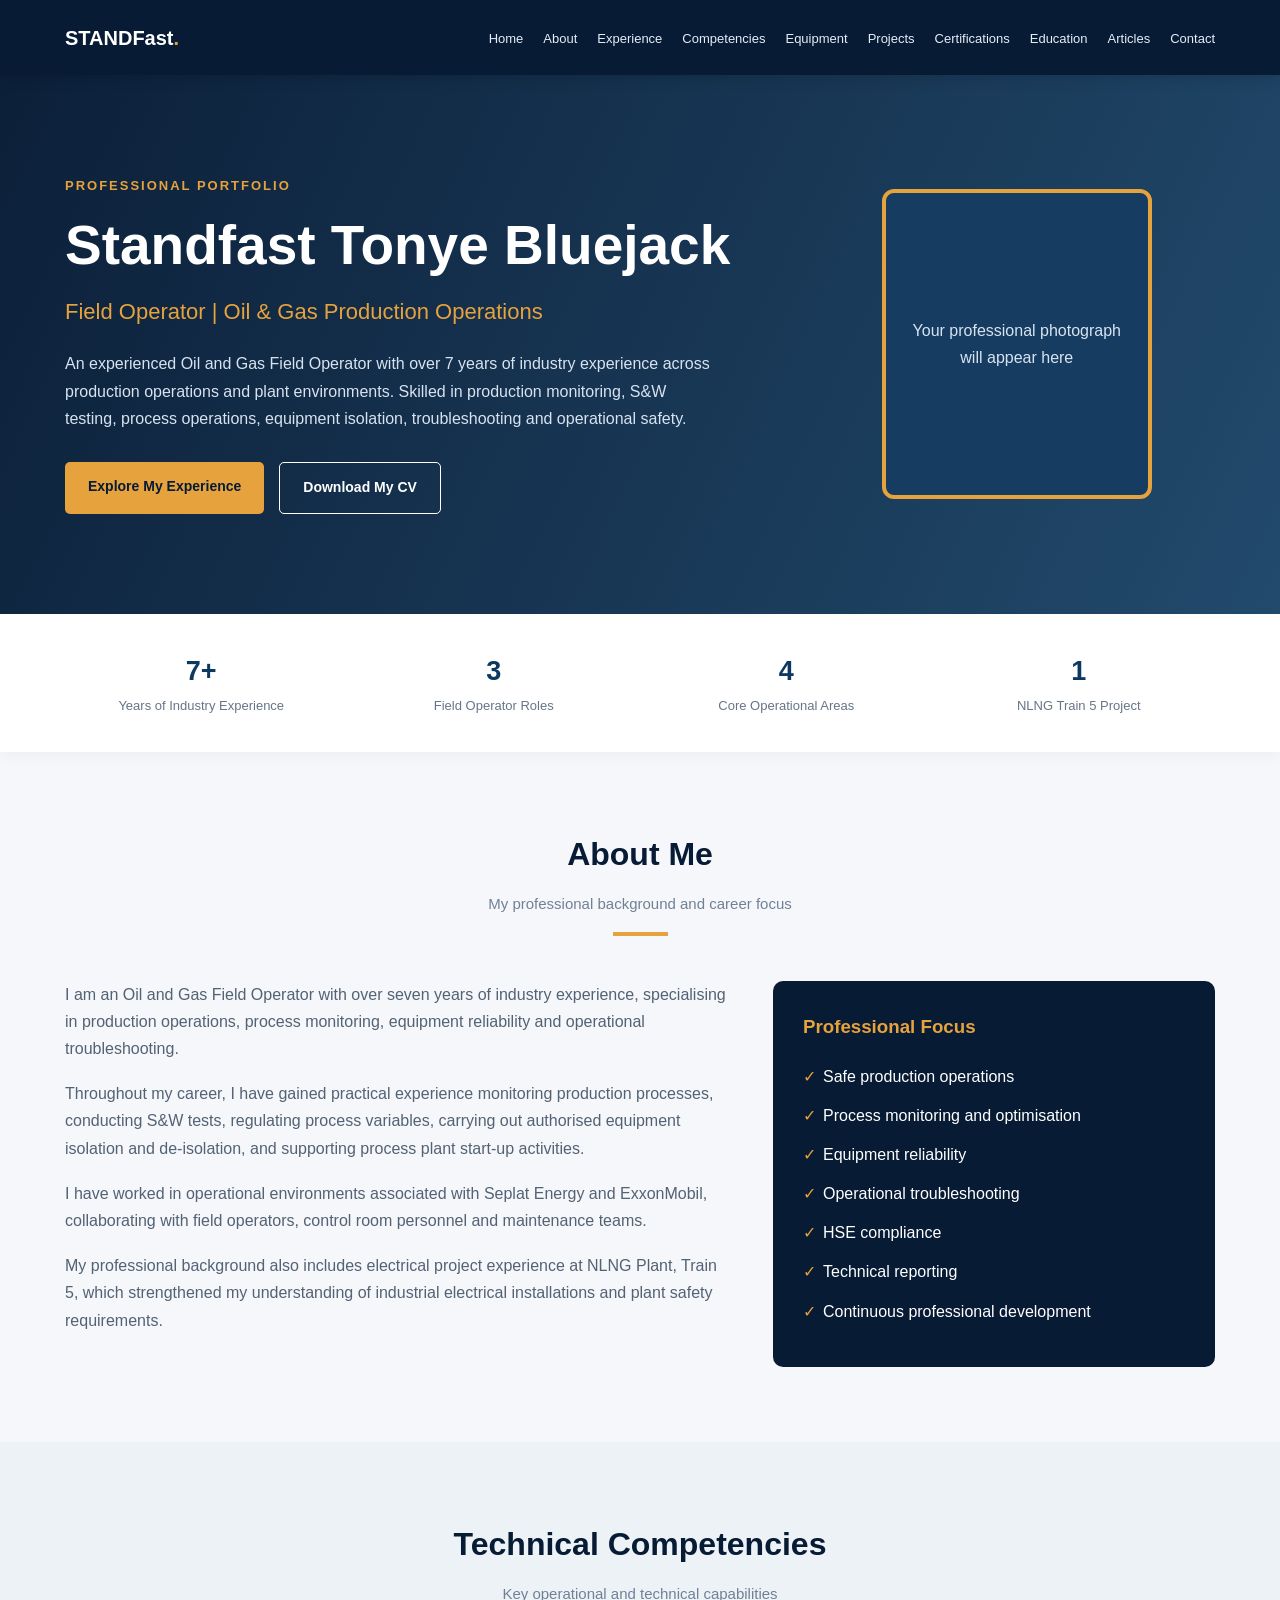
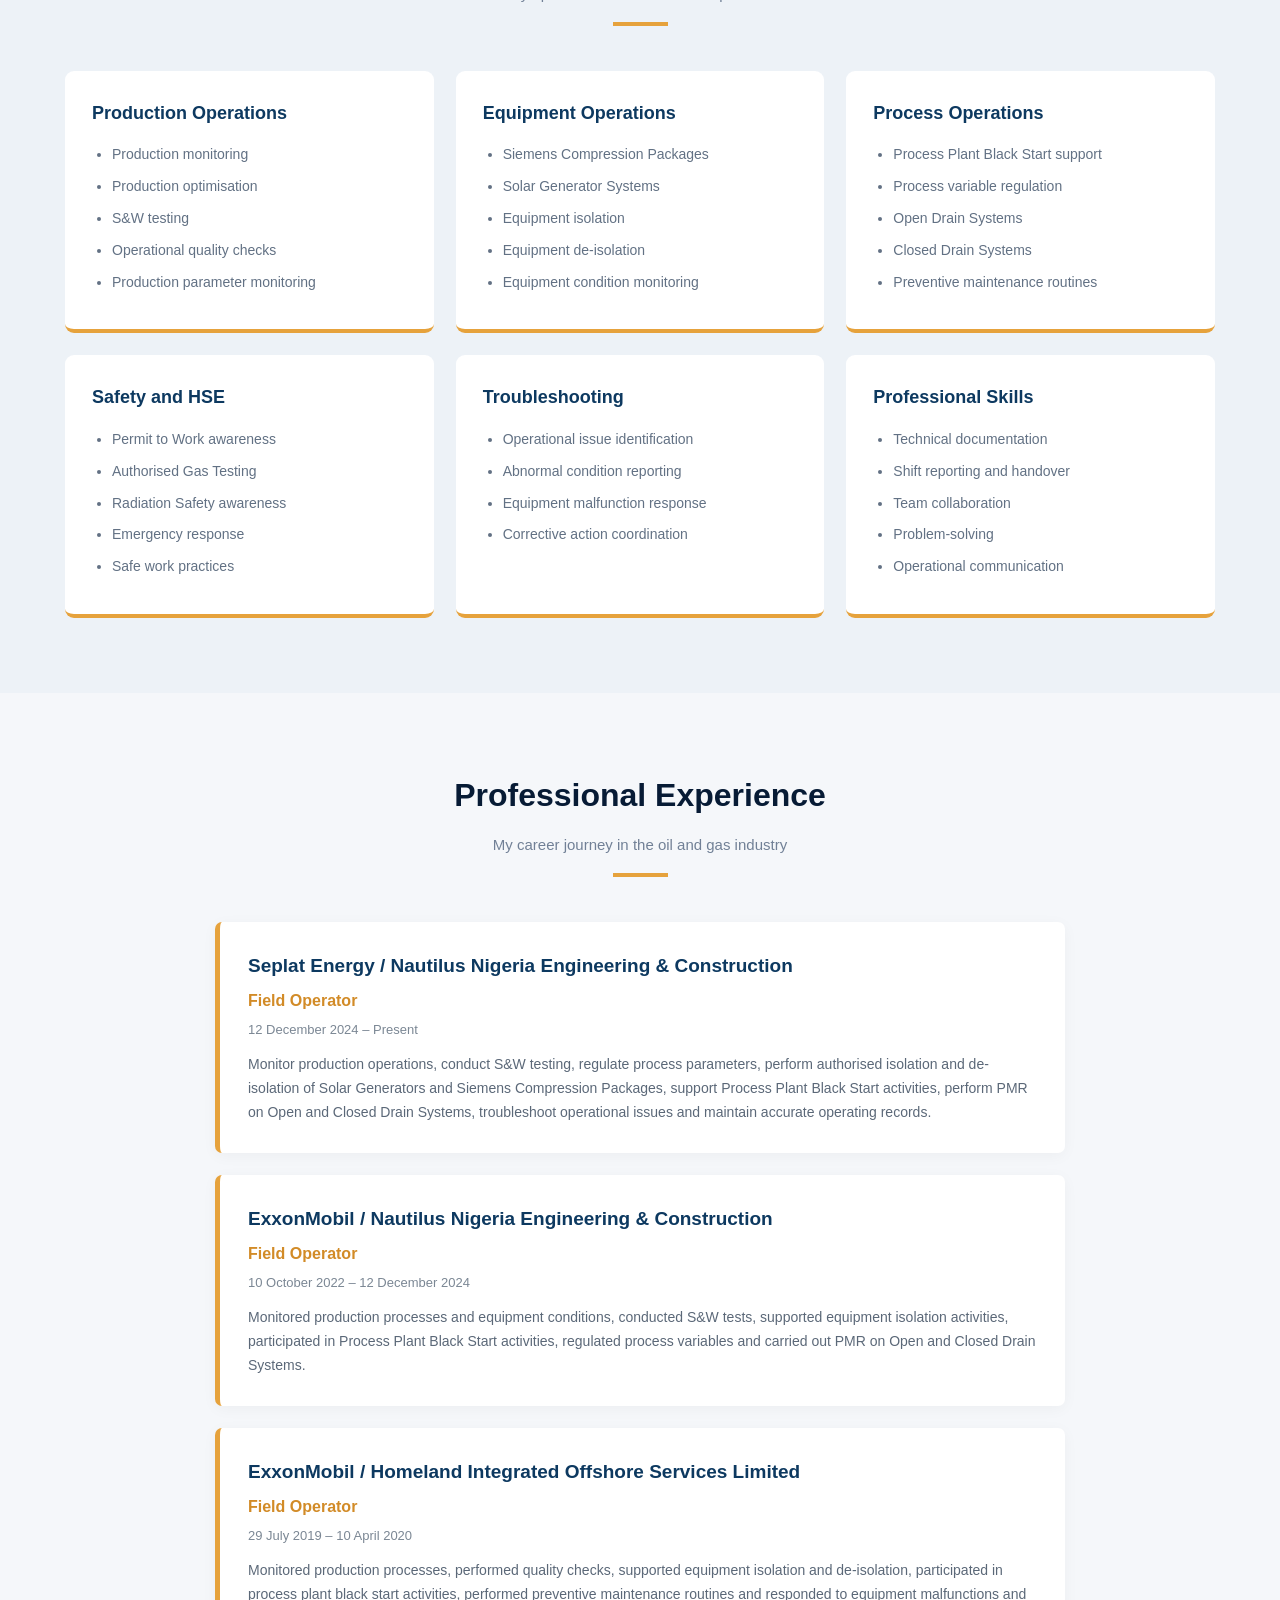
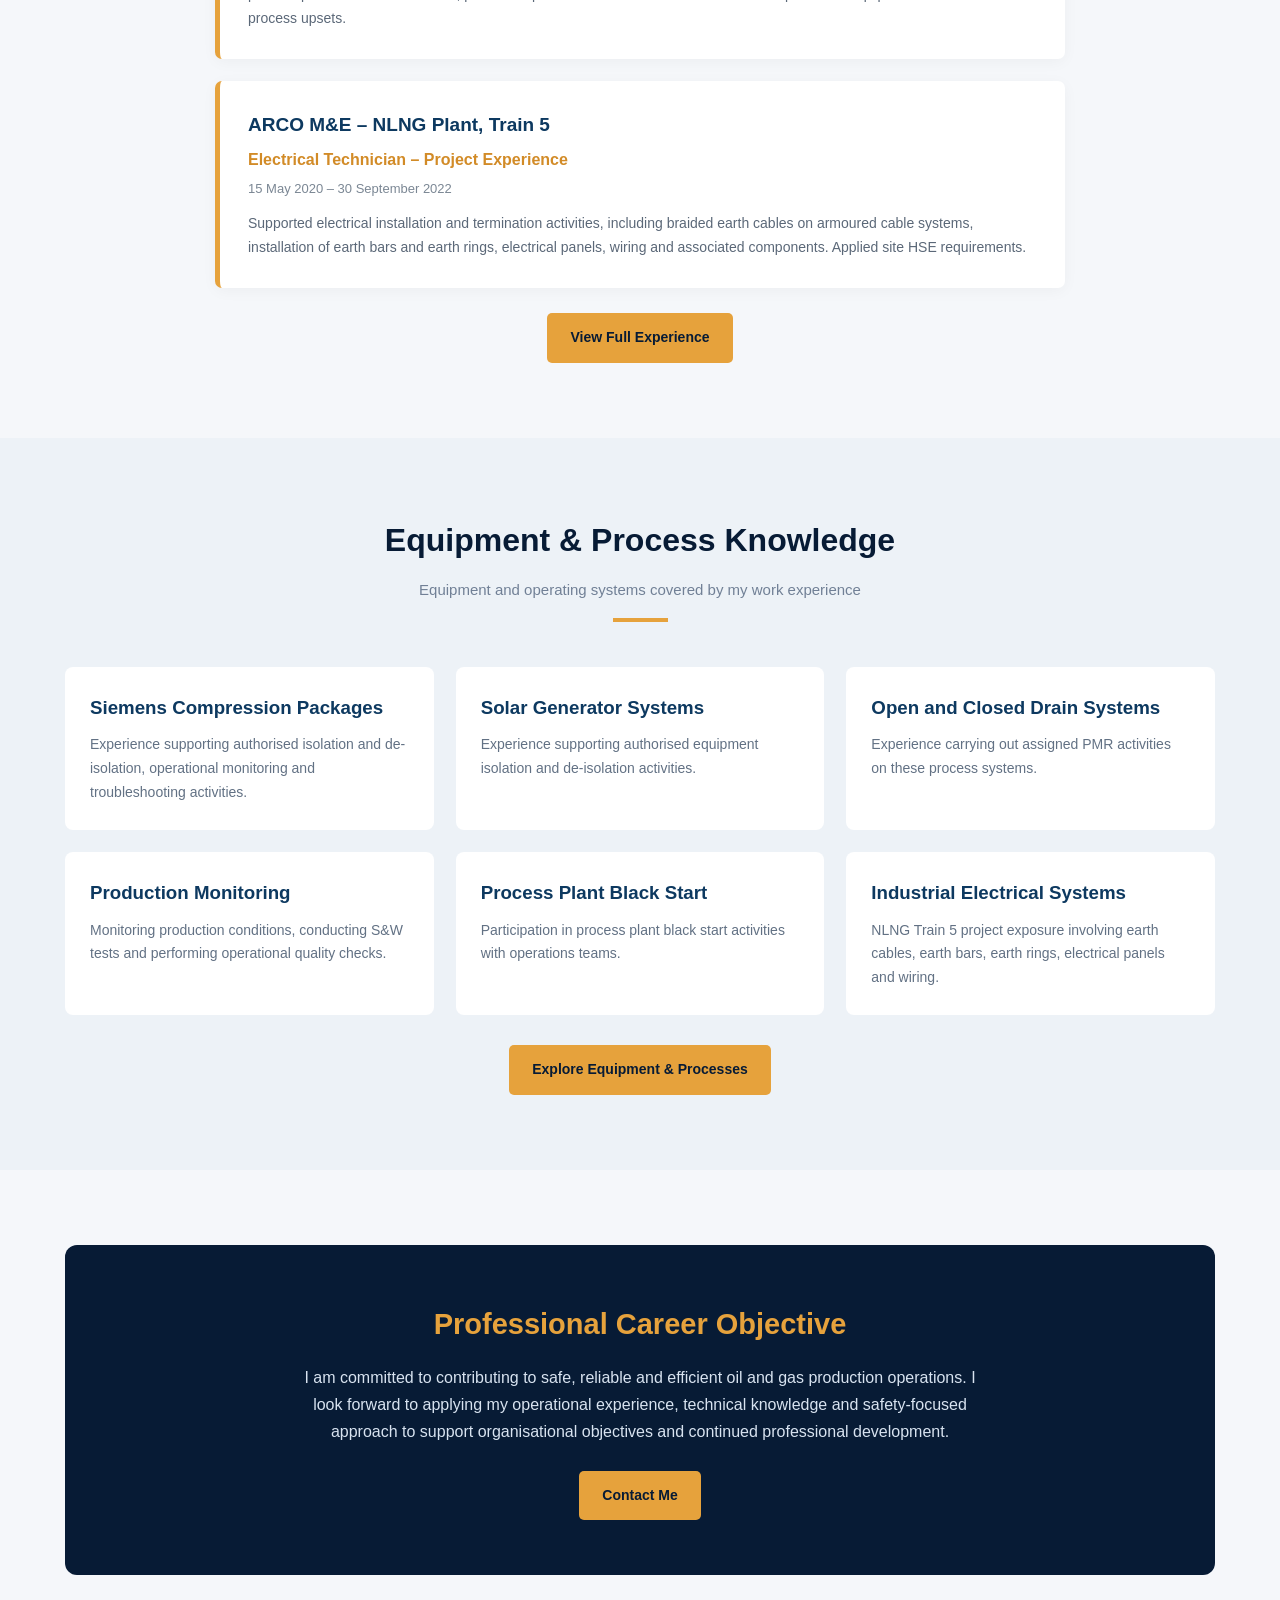
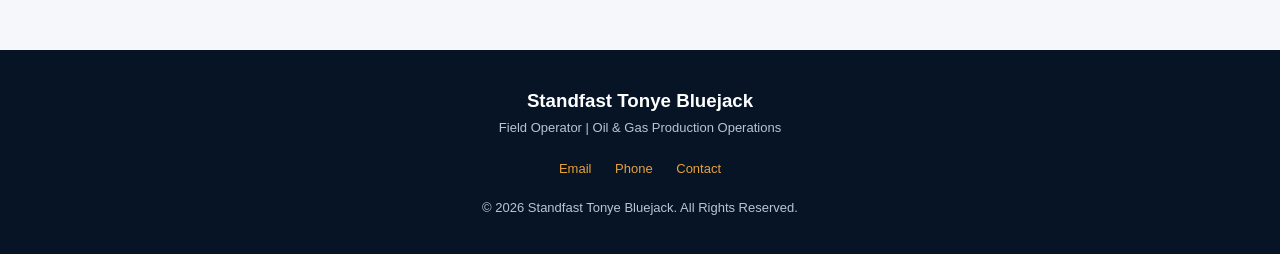
==== index.html @ 663d2b52 "Add files via upload" ====
<!DOCTYPE html>
<html lang="en">
<head>
    <meta charset="UTF-8">
    <meta name="viewport" content="width=device-width, initial-scale=1.0">

    <meta name="description" content="Professional portfolio of Standfast Tonye Bluejack, an Oil and Gas Field Operator with over 7 years of industry experience.">

    <meta name="keywords" content="Standfast Bluejack, Field Operator, Oil and Gas, Production Operations, Process Operator">

    <meta name="author" content="Standfast Tonye Bluejack">

    <title>Standfast Tonye Bluejack | Field Operator</title>

    <style>
        /* GENERAL STYLES */

        * {
            margin: 0;
            padding: 0;
            box-sizing: border-box;
            scroll-behavior: smooth;
        }

        body {
            font-family: Arial, Helvetica, sans-serif;
            background: #f5f7fa;
            color: #263445;
            line-height: 1.7;
        }

        a {
            text-decoration: none;
            color: inherit;
        }

        .container {
            width: 90%;
            max-width: 1150px;
            margin: auto;
        }

        /* HEADER AND NAVIGATION */

        header {
            background: #071b35;
            color: white;
            position: sticky;
            top: 0;
            z-index: 1000;
            box-shadow: 0 3px 12px rgba(0,0,0,0.15);
        }

        .navbar {
            min-height: 75px;
            display: flex;
            justify-content: space-between;
            align-items: center;
            gap: 20px;
        }

        .logo {
            font-size: 20px;
            font-weight: bold;
            color: white;
        }

        .logo span {
            color: #e6a23c;
        }

        .nav-links {
            display: flex;
            align-items: center;
            gap: 20px;
            list-style: none;
        }

        .nav-links a {
            font-size: 13px;
            color: #e5edf7;
            transition: 0.3s;
        }

        .nav-links a:hover {
            color: #e6a23c;
        }

        .menu-toggle {
            display: none;
            background: none;
            border: none;
            color: white;
            font-size: 28px;
            cursor: pointer;
        }

        /* HERO SECTION */

        .hero {
            background: linear-gradient(
                115deg,
                rgba(7, 27, 53, 0.98),
                rgba(13, 57, 94, 0.91)
            );
            color: white;
            padding: 100px 0;
        }

        .hero-content {
            display: grid;
            grid-template-columns: 1.4fr 0.8fr;
            align-items: center;
            gap: 60px;
        }

        .hero-label {
            color: #e6a23c;
            text-transform: uppercase;
            font-size: 13px;
            font-weight: bold;
            letter-spacing: 2px;
            margin-bottom: 15px;
        }

        .hero h1 {
            font-size: clamp(34px, 5vw, 55px);
            line-height: 1.2;
            margin-bottom: 15px;
        }

        .hero h2 {
            color: #e6a23c;
            font-size: 22px;
            margin-bottom: 20px;
            font-weight: 500;
        }

        .hero p {
            color: #d8e3f0;
            font-size: 16px;
            max-width: 650px;
            margin-bottom: 30px;
        }

        .hero-buttons {
            display: flex;
            flex-wrap: wrap;
            gap: 15px;
        }

        .btn {
            display: inline-block;
            padding: 13px 23px;
            border-radius: 5px;
            font-size: 14px;
            font-weight: bold;
            transition: 0.3s;
        }

        .btn-primary {
            background: #e6a23c;
            color: #071b35;
        }

        .btn-primary:hover {
            background: #f4bb65;
            transform: translateY(-2px);
        }

        .btn-outline {
            border: 1px solid white;
            color: white;
        }

        .btn-outline:hover {
            background: white;
            color: #071b35;
        }

        .profile-placeholder {
            width: 270px;
            height: 310px;
            margin: auto;
            border: 4px solid #e6a23c;
            border-radius: 12px;
            overflow: hidden;
            background: #163c61;
            display: flex;
            align-items: center;
            justify-content: center;
            text-align: center;
            color: #d8e3f0;
            padding: 20px;
        }

        .profile-placeholder img {
            width: 100%;
            height: 100%;
            object-fit: cover;
        }

        /* PROFESSIONAL HIGHLIGHTS */

        .highlights {
            background: white;
            padding: 35px 0;
            box-shadow: 0 4px 15px rgba(0,0,0,0.04);
        }

        .highlight-grid {
            display: grid;
            grid-template-columns: repeat(4, 1fr);
            gap: 20px;
            text-align: center;
        }

        .highlight-item h3 {
            color: #0d3960;
            font-size: 27px;
        }

        .highlight-item p {
            color: #667587;
            font-size: 13px;
        }

        /* SECTION GENERAL STYLES */

        section {
            padding: 75px 0;
        }

        .section-heading {
            text-align: center;
            margin-bottom: 45px;
        }

        .section-heading h2 {
            color: #071b35;
            font-size: 32px;
            margin-bottom: 10px;
        }

        .section-heading p {
            color: #718096;
            font-size: 15px;
        }

        .section-heading::after {
            content: "";
            display: block;
            width: 55px;
            height: 4px;
            background: #e6a23c;
            margin: 15px auto 0;
        }

        /* ABOUT SECTION */

        .about-content {
            display: grid;
            grid-template-columns: 1.2fr 0.8fr;
            gap: 45px;
            align-items: start;
        }

        .about-text p {
            margin-bottom: 18px;
            color: #536274;
        }

        .about-card {
            background: #071b35;
            color: white;
            padding: 30px;
            border-radius: 10px;
        }

        .about-card h3 {
            color: #e6a23c;
            margin-bottom: 20px;
        }

        .about-card ul {
            list-style: none;
        }

        .about-card li {
            margin-bottom: 12px;
            padding-left: 20px;
            position: relative;
        }

        .about-card li::before {
            content: "✓";
            position: absolute;
            left: 0;
            color: #e6a23c;
        }

        /* COMPETENCIES SECTION */

        .competencies {
            background: #edf2f7;
        }

        .skills-grid {
            display: grid;
            grid-template-columns: repeat(3, 1fr);
            gap: 22px;
        }

        .skill-card {
            background: white;
            padding: 27px;
            border-radius: 9px;
            border-bottom: 4px solid #e6a23c;
            transition: 0.3s;
        }

        .skill-card:hover {
            transform: translateY(-5px);
            box-shadow: 0 8px 22px rgba(0,0,0,0.08);
        }

        .skill-card h3 {
            color: #0d3960;
            margin-bottom: 15px;
            font-size: 18px;
        }

        .skill-card ul {
            padding-left: 20px;
            color: #627184;
            font-size: 14px;
        }

        .skill-card li {
            margin-bottom: 8px;
        }

        /* EXPERIENCE SECTION */

        .experience-list {
            max-width: 850px;
            margin: auto;
        }

        .experience-card {
            background: white;
            padding: 28px;
            margin-bottom: 22px;
            border-left: 5px solid #e6a23c;
            border-radius: 7px;
            box-shadow: 0 3px 15px rgba(0,0,0,0.04);
        }

        .experience-card h3 {
            color: #0d3960;
            font-size: 19px;
        }

        .experience-card .role {
            color: #d28b27;
            font-weight: bold;
            margin: 5px 0;
        }

        .experience-card .date {
            color: #7b8794;
            font-size: 13px;
            margin-bottom: 12px;
        }

        .experience-card p {
            color: #5b6878;
            font-size: 14px;
        }

        /* EQUIPMENT SECTION */

        .equipment {
            background: #edf2f7;
        }

        .equipment-grid {
            display: grid;
            grid-template-columns: repeat(3, 1fr);
            gap: 22px;
        }

        .equipment-card {
            background: white;
            padding: 25px;
            border-radius: 8px;
        }

        .equipment-card h3 {
            color: #0d3960;
            margin-bottom: 10px;
        }

        .equipment-card p {
            color: #627184;
            font-size: 14px;
        }

        /* CAREER PROFILE SECTION */

        .career-box {
            background: #071b35;
            color: white;
            padding: 55px 30px;
            border-radius: 12px;
            text-align: center;
        }

        .career-box h2 {
            color: #e6a23c;
            font-size: 29px;
            margin-bottom: 15px;
        }

        .career-box p {
            color: #d8e3f0;
            max-width: 700px;
            margin: 0 auto 25px;
        }

        /* FOOTER */

        footer {
            background: #061426;
            color: white;
            padding: 35px 0;
            text-align: center;
        }

        footer p {
            font-size: 13px;
            color: #b8c5d5;
        }

        .footer-links {
            margin: 15px 0;
        }

        .footer-links a {
            color: #e6a23c;
            margin: 0 10px;
            font-size: 13px;
        }

        /* RESPONSIVE DESIGN */

        @media (max-width: 900px) {
            .nav-links {
                gap: 12px;
            }

            .nav-links a {
                font-size: 11px;
            }

            .hero-content {
                gap: 25px;
            }

            .skills-grid,
            .equipment-grid {
                grid-template-columns: repeat(2, 1fr);
            }
        }

        @media (max-width: 700px) {
            .navbar {
                min-height: 68px;
            }

            .menu-toggle {
                display: block;
            }

            .nav-links {
                display: none;
                position: absolute;
                top: 68px;
                left: 0;
                width: 100%;
                background: #071b35;
                flex-direction: column;
                align-items: flex-start;
                padding: 20px 5%;
                gap: 18px;
            }

            .nav-links.active {
                display: flex;
            }

            .nav-links a {
                font-size: 14px;
            }

            .hero {
                padding: 65px 0;
            }

            .hero-content,
            .about-content {
                grid-template-columns: 1fr;
                text-align: center;
            }

            .hero-buttons {
                justify-content: center;
            }

            .profile-placeholder {
                width: 220px;
                height: 250px;
                margin-top: 15px;
            }

            .highlight-grid {
                grid-template-columns: repeat(2, 1fr);
                row-gap: 25px;
            }

            .skills-grid,
            .equipment-grid {
                grid-template-columns: 1fr;
            }

            .section-heading h2 {
                font-size: 27px;
            }

            section {
                padding: 55px 0;
            }

            .about-card {
                text-align: left;
            }
        }
    </style>
</head>

<body>

    <!-- HEADER -->

    <header>
        <div class="container navbar">

            <a href="index.html" class="logo">
                STANDFast<span>.</span>
            </a>

            <button class="menu-toggle"
                    id="menuToggle"
                    aria-label="Toggle navigation"
                    aria-expanded="false">
                ☰
            </button>

            <ul class="nav-links" id="navLinks">
                <li><a href="index.html">Home</a></li>
                <li><a href="pages/about.html">About</a></li>
                <li><a href="pages/experience.html">Experience</a></li>
                <li><a href="pages/competencies.html">Competencies</a></li>
                <li><a href="pages/equipment.html">Equipment</a></li>
                <li><a href="pages/projects.html">Projects</a></li>
                <li><a href="pages/certifications.html">Certifications</a></li>
                <li><a href="pages/education.html">Education</a></li>
                <li><a href="pages/articles.html">Articles</a></li>
                <li><a href="pages/contact.html">Contact</a></li>
            </ul>

        </div>
    </header>


    <!-- HERO SECTION -->

    <section class="hero" id="home">

        <div class="container hero-content">

            <div>

                <div class="hero-label">
                    Professional Portfolio
                </div>

                <h1>Standfast Tonye Bluejack</h1>

                <h2>Field Operator | Oil & Gas Production Operations</h2>

                <p>
                    An experienced Oil and Gas Field Operator with over
                    7 years of industry experience across production
                    operations and plant environments. Skilled in
                    production monitoring, S&W testing, process
                    operations, equipment isolation, troubleshooting
                    and operational safety.
                </p>

                <div class="hero-buttons">

                    <a href="pages/experience.html"
                       class="btn btn-primary">
                        Explore My Experience
                    </a>

                    <a href="documents/Professional-CV.pdf"
                       class="btn btn-outline"
                       target="_blank"
                       rel="noopener">
                        Download My CV
                    </a>

                </div>

            </div>


            <!-- Replace this placeholder with your photograph -->

            <div class="profile-placeholder">

                <img src="assets/images/profile-photo.jpg"
                     alt="Professional photograph of Standfast Tonye Bluejack"
                     onerror="this.style.display='none'; this.parentElement.textContent='Your professional photograph will appear here';">

            </div>

        </div>

    </section>


    <!-- PROFESSIONAL HIGHLIGHTS -->

    <div class="highlights">

        <div class="container highlight-grid">

            <div class="highlight-item">
                <h3>7+</h3>
                <p>Years of Industry Experience</p>
            </div>

            <div class="highlight-item">
                <h3>3</h3>
                <p>Field Operator Roles</p>
            </div>

            <div class="highlight-item">
                <h3>4</h3>
                <p>Core Operational Areas</p>
            </div>

            <div class="highlight-item">
                <h3>1</h3>
                <p>NLNG Train 5 Project</p>
            </div>

        </div>

    </div>


    <!-- ABOUT SECTION -->

    <section id="about">

        <div class="container">

            <div class="section-heading">
                <h2>About Me</h2>
                <p>My professional background and career focus</p>
            </div>

            <div class="about-content">

                <div class="about-text">

                    <p>
                        I am an Oil and Gas Field Operator with over
                        seven years of industry experience, specialising
                        in production operations, process monitoring,
                        equipment reliability and operational
                        troubleshooting.
                    </p>

                    <p>
                        Throughout my career, I have gained practical
                        experience monitoring production processes,
                        conducting S&W tests, regulating process
                        variables, carrying out authorised equipment
                        isolation and de-isolation, and supporting
                        process plant start-up activities.
                    </p>

                    <p>
                        I have worked in operational environments
                        associated with Seplat Energy and ExxonMobil,
                        collaborating with field operators, control
                        room personnel and maintenance teams.
                    </p>

                    <p>
                        My professional background also includes
                        electrical project experience at NLNG Plant,
                        Train 5, which strengthened my understanding
                        of industrial electrical installations and
                        plant safety requirements.
                    </p>

                </div>


                <div class="about-card">

                    <h3>Professional Focus</h3>

                    <ul>
                        <li>Safe production operations</li>
                        <li>Process monitoring and optimisation</li>
                        <li>Equipment reliability</li>
                        <li>Operational troubleshooting</li>
                        <li>HSE compliance</li>
                        <li>Technical reporting</li>
                        <li>Continuous professional development</li>
                    </ul>

                </div>

            </div>

        </div>

    </section>


    <!-- TECHNICAL COMPETENCIES -->

    <section class="competencies" id="competencies">

        <div class="container">

            <div class="section-heading">
                <h2>Technical Competencies</h2>
                <p>Key operational and technical capabilities</p>
            </div>

            <div class="skills-grid">

                <div class="skill-card">
                    <h3>Production Operations</h3>
                    <ul>
                        <li>Production monitoring</li>
                        <li>Production optimisation</li>
                        <li>S&W testing</li>
                        <li>Operational quality checks</li>
                        <li>Production parameter monitoring</li>
                    </ul>
                </div>

                <div class="skill-card">
                    <h3>Equipment Operations</h3>
                    <ul>
                        <li>Siemens Compression Packages</li>
                        <li>Solar Generator Systems</li>
                        <li>Equipment isolation</li>
                        <li>Equipment de-isolation</li>
                        <li>Equipment condition monitoring</li>
                    </ul>
                </div>

                <div class="skill-card">
                    <h3>Process Operations</h3>
                    <ul>
                        <li>Process Plant Black Start support</li>
                        <li>Process variable regulation</li>
                        <li>Open Drain Systems</li>
                        <li>Closed Drain Systems</li>
                        <li>Preventive maintenance routines</li>
                    </ul>
                </div>

                <div class="skill-card">
                    <h3>Safety and HSE</h3>
                    <ul>
                        <li>Permit to Work awareness</li>
                        <li>Authorised Gas Testing</li>
                        <li>Radiation Safety awareness</li>
                        <li>Emergency response</li>
                        <li>Safe work practices</li>
                    </ul>
                </div>

                <div class="skill-card">
                    <h3>Troubleshooting</h3>
                    <ul>
                        <li>Operational issue identification</li>
                        <li>Abnormal condition reporting</li>
                        <li>Equipment malfunction response</li>
                        <li>Corrective action coordination</li>
                    </ul>
                </div>

                <div class="skill-card">
                    <h3>Professional Skills</h3>
                    <ul>
                        <li>Technical documentation</li>
                        <li>Shift reporting and handover</li>
                        <li>Team collaboration</li>
                        <li>Problem-solving</li>
                        <li>Operational communication</li>
                    </ul>
                </div>

            </div>

        </div>

    </section>


    <!-- PROFESSIONAL EXPERIENCE -->

    <section id="experience">

        <div class="container">

            <div class="section-heading">
                <h2>Professional Experience</h2>
                <p>My career journey in the oil and gas industry</p>
            </div>

            <div class="experience-list">


                <div class="experience-card">

                    <h3>Seplat Energy / Nautilus Nigeria Engineering & Construction</h3>

                    <div class="role">Field Operator</div>

                    <div class="date">
                        12 December 2024 – Present
                    </div>

                    <p>
                        Monitor production operations, conduct S&W
                        testing, regulate process parameters, perform
                        authorised isolation and de-isolation of Solar
                        Generators and Siemens Compression Packages,
                        support Process Plant Black Start activities,
                        perform PMR on Open and Closed Drain Systems,
                        troubleshoot operational issues and maintain
                        accurate operating records.
                    </p>

                </div>


                <div class="experience-card">

                    <h3>ExxonMobil / Nautilus Nigeria Engineering & Construction</h3>

                    <div class="role">Field Operator</div>

                    <div class="date">
                        10 October 2022 – 12 December 2024
                    </div>

                    <p>
                        Monitored production processes and equipment
                        conditions, conducted S&W tests, supported
                        equipment isolation activities, participated
                        in Process Plant Black Start activities,
                        regulated process variables and carried out
                        PMR on Open and Closed Drain Systems.
                    </p>

                </div>


                <div class="experience-card">

                    <h3>ExxonMobil / Homeland Integrated Offshore Services Limited</h3>

                    <div class="role">Field Operator</div>

                    <div class="date">
                        29 July 2019 – 10 April 2020
                    </div>

                    <p>
                        Monitored production processes, performed
                        quality checks, supported equipment isolation
                        and de-isolation, participated in process
                        plant black start activities, performed
                        preventive maintenance routines and
                        responded to equipment malfunctions and
                        process upsets.
                    </p>

                </div>


                <div class="experience-card">

                    <h3>ARCO M&E – NLNG Plant, Train 5</h3>

                    <div class="role">
                        Electrical Technician – Project Experience
                    </div>

                    <div class="date">
                        15 May 2020 – 30 September 2022
                    </div>

                    <p>
                        Supported electrical installation and
                        termination activities, including braided
                        earth cables on armoured cable systems,
                        installation of earth bars and earth rings,
                        electrical panels, wiring and associated
                        components. Applied site HSE requirements.
                    </p>

                </div>

            </div>

            <div style="text-align:center; margin-top:25px;">

                <a href="pages/experience.html"
                   class="btn btn-primary">
                    View Full Experience
                </a>

            </div>

        </div>

    </section>


    <!-- EQUIPMENT AND PROCESS KNOWLEDGE -->

    <section class="equipment" id="equipment">

        <div class="container">

            <div class="section-heading">
                <h2>Equipment & Process Knowledge</h2>
                <p>Equipment and operating systems covered by my work experience</p>
            </div>

            <div class="equipment-grid">

                <div class="equipment-card">
                    <h3>Siemens Compression Packages</h3>
                    <p>
                        Experience supporting authorised isolation
                        and de-isolation, operational monitoring
                        and troubleshooting activities.
                    </p>
                </div>

                <div class="equipment-card">
                    <h3>Solar Generator Systems</h3>
                    <p>
                        Experience supporting authorised equipment
                        isolation and de-isolation activities.
                    </p>
                </div>

                <div class="equipment-card">
                    <h3>Open and Closed Drain Systems</h3>
                    <p>
                        Experience carrying out assigned PMR
                        activities on these process systems.
                    </p>
                </div>

                <div class="equipment-card">
                    <h3>Production Monitoring</h3>
                    <p>
                        Monitoring production conditions,
                        conducting S&W tests and performing
                        operational quality checks.
                    </p>
                </div>

                <div class="equipment-card">
                    <h3>Process Plant Black Start</h3>
                    <p>
                        Participation in process plant black
                        start activities with operations teams.
                    </p>
                </div>

                <div class="equipment-card">
                    <h3>Industrial Electrical Systems</h3>
                    <p>
                        NLNG Train 5 project exposure involving
                        earth cables, earth bars, earth rings,
                        electrical panels and wiring.
                    </p>
                </div>

            </div>

            <div style="text-align:center; margin-top:30px;">

                <a href="pages/equipment.html"
                   class="btn btn-primary">
                    Explore Equipment & Processes
                </a>

            </div>

        </div>

    </section>


    <!-- CAREER OBJECTIVE -->

    <section>

        <div class="container">

            <div class="career-box">

                <h2>Professional Career Objective</h2>

                <p>
                    I am committed to contributing to safe,
                    reliable and efficient oil and gas production
                    operations. I look forward to applying my
                    operational experience, technical knowledge
                    and safety-focused approach to support
                    organisational objectives and continued
                    professional development.
                </p>

                <a href="pages/contact.html"
                   class="btn btn-primary">
                    Contact Me
                </a>

            </div>

        </div>

    </section>


    <!-- FOOTER -->

    <footer>

        <div class="container">

            <h3>Standfast Tonye Bluejack</h3>

            <p>
                Field Operator | Oil & Gas Production Operations
            </p>

            <div class="footer-links">

                <a href="mailto:bluejackstandfast@gmail.com">
                    Email
                </a>

                <a href="tel:+2348067389156">
                    Phone
                </a>

                <a href="pages/contact.html">
                    Contact
                </a>

            </div>

            <p>
                &copy; <span id="currentYear"></span>
                Standfast Tonye Bluejack.
                All Rights Reserved.
            </p>

        </div>

    </footer>


    <!-- JAVASCRIPT -->

    <script>

        const menuToggle = document.getElementById("menuToggle");
        const navLinks = document.getElementById("navLinks");

        menuToggle.addEventListener("click", function () {

            navLinks.classList.toggle("active");

            const isOpen = navLinks.classList.contains("active");

            menuToggle.setAttribute("aria-expanded", isOpen);

            menuToggle.textContent = isOpen ? "×" : "☰";

        });

        // Close mobile menu after clicking a navigation link

        document.querySelectorAll(".nav-links a").forEach(link => {

            link.addEventListener("click", function () {

                navLinks.classList.remove("active");

                menuToggle.setAttribute("aria-expanded", "false");

                menuToggle.textContent = "☰";

            });

        });

        // Automatically update the copyright year

        document.getElementById("currentYear").textContent =
            new Date().getFullYear();

    </script>

</body>
</html>
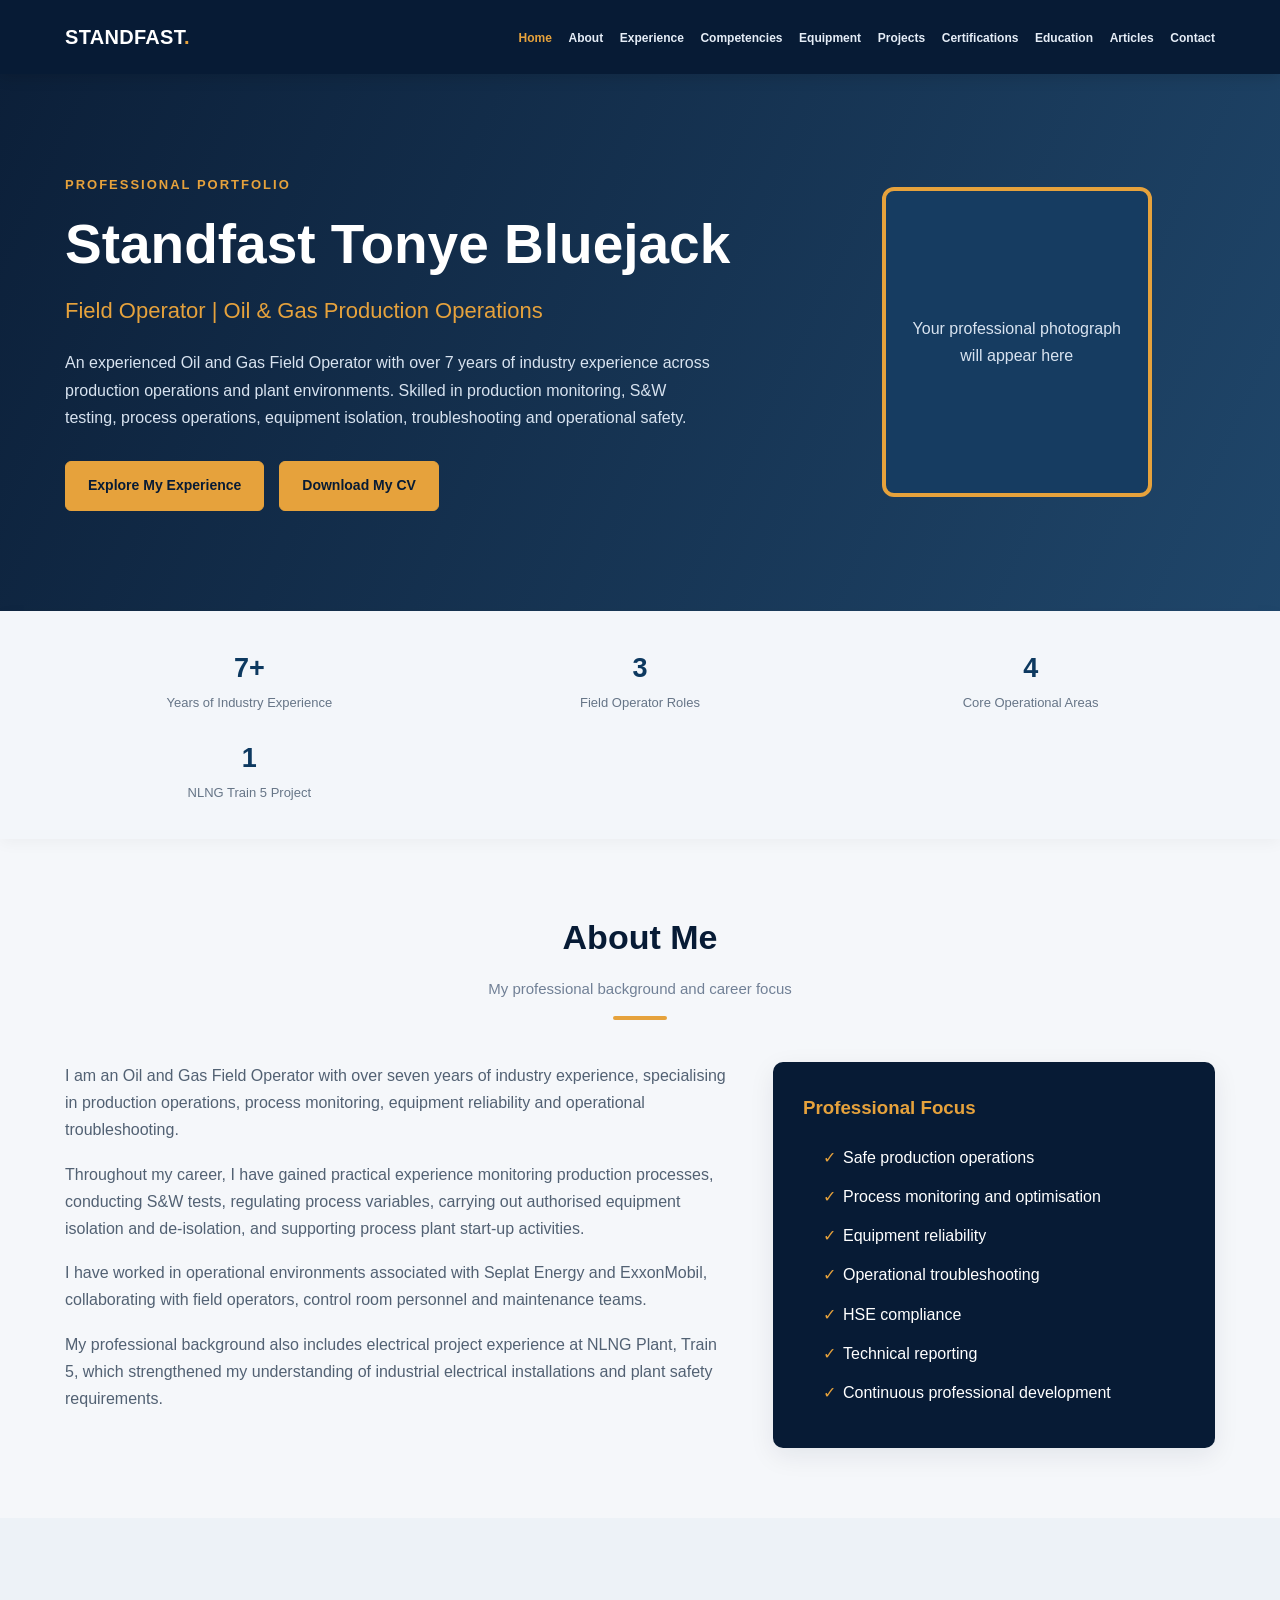
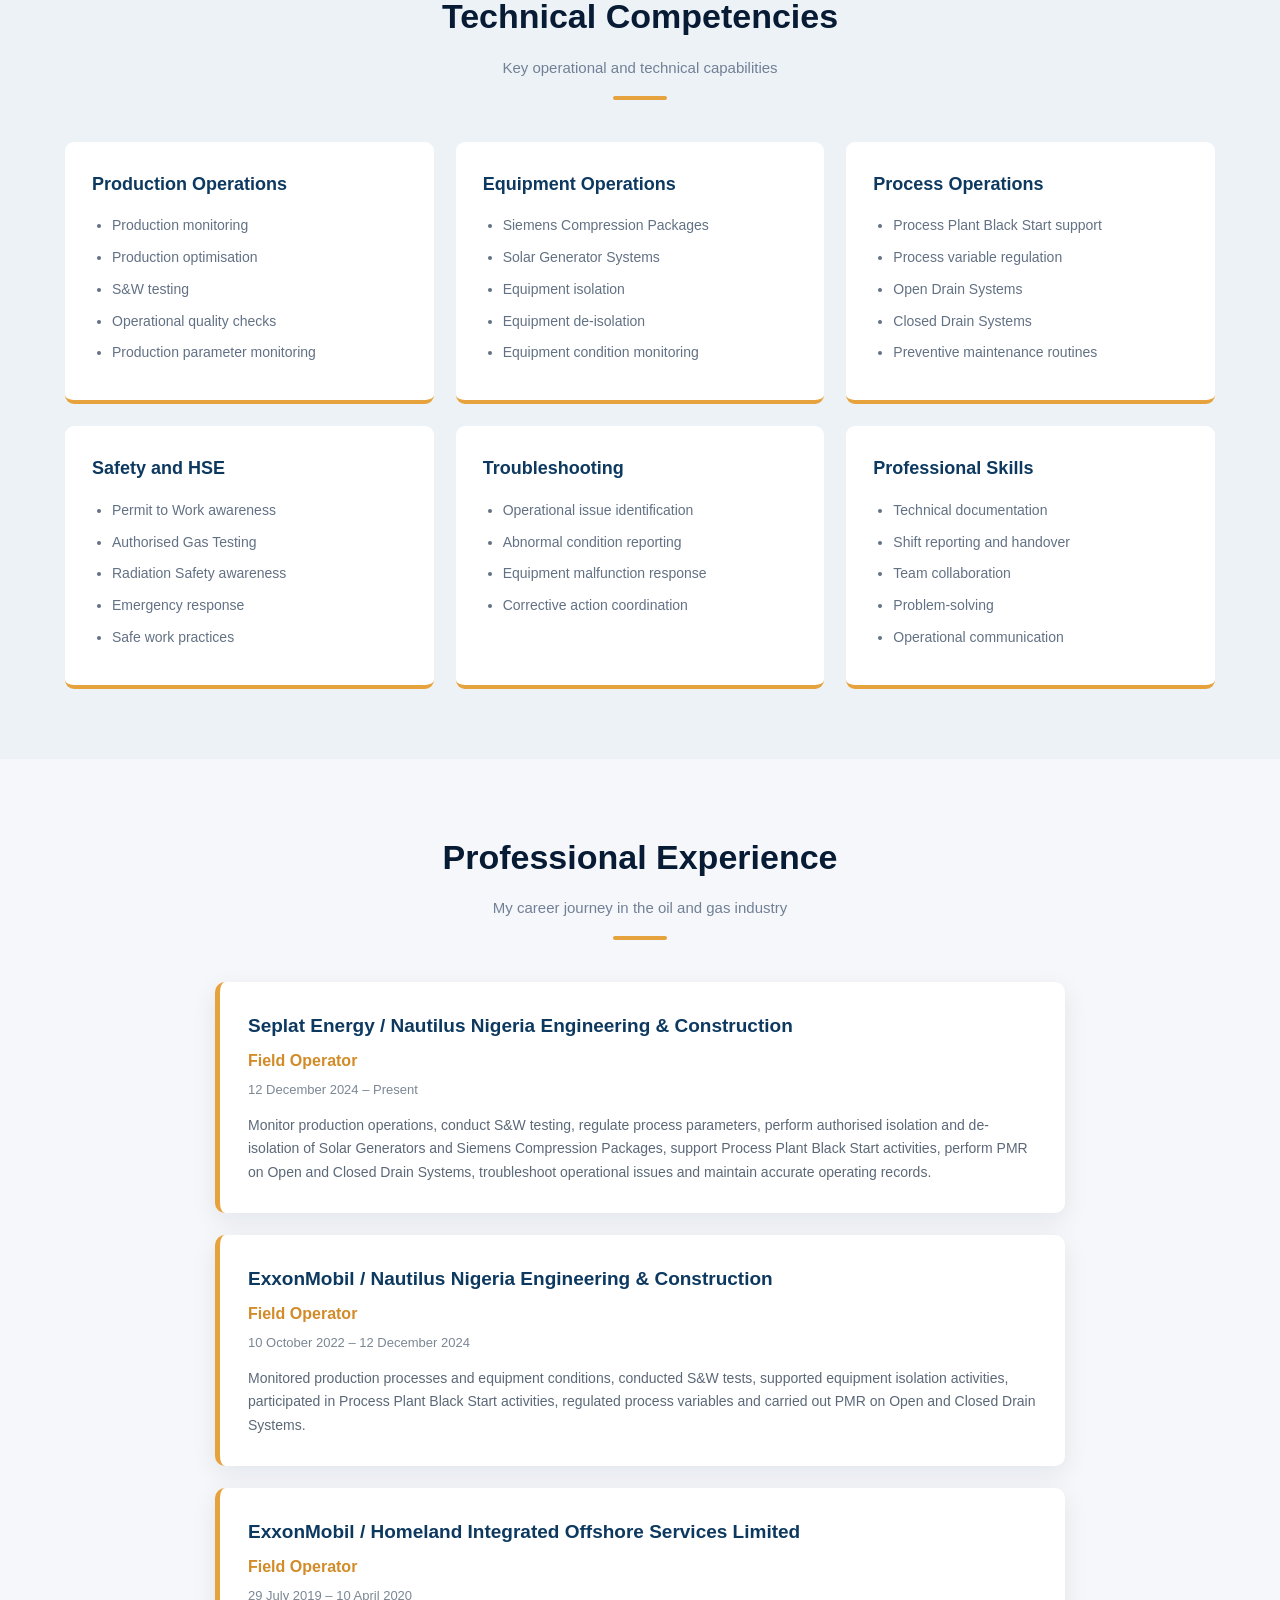
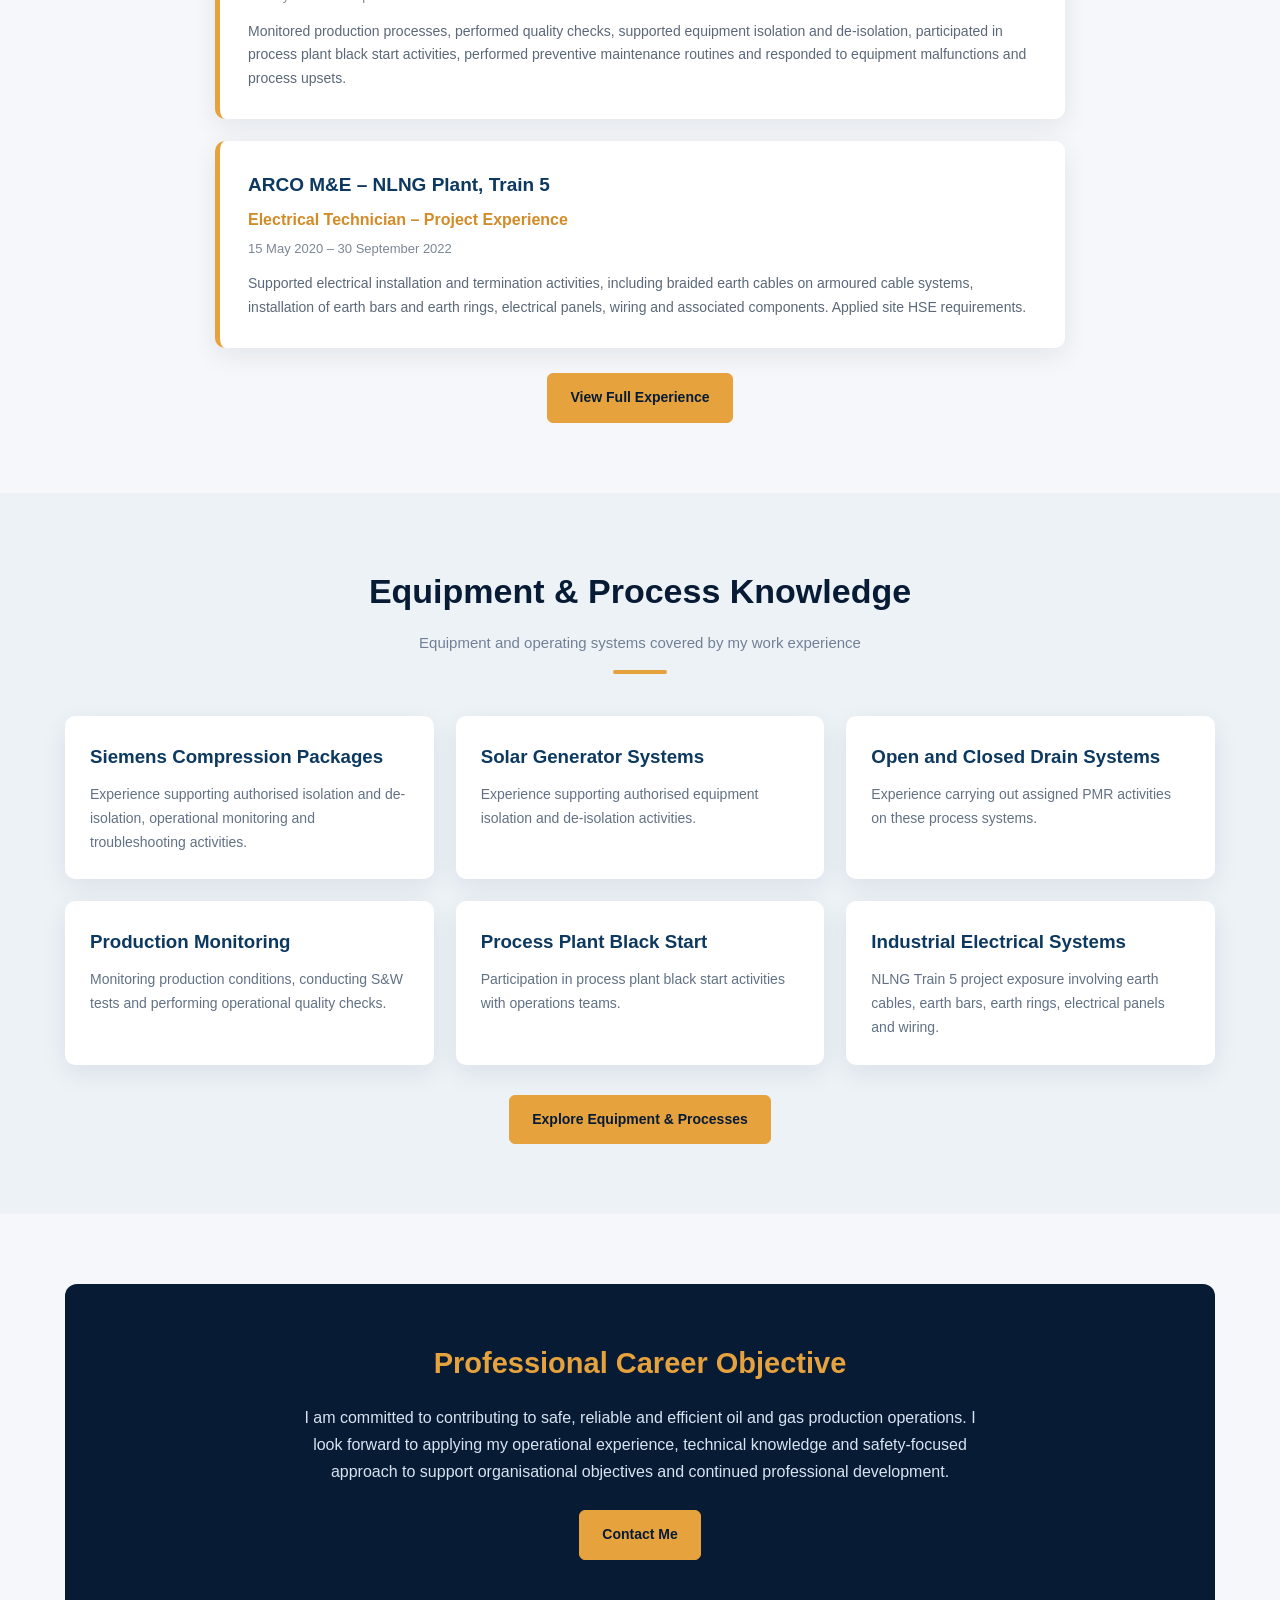
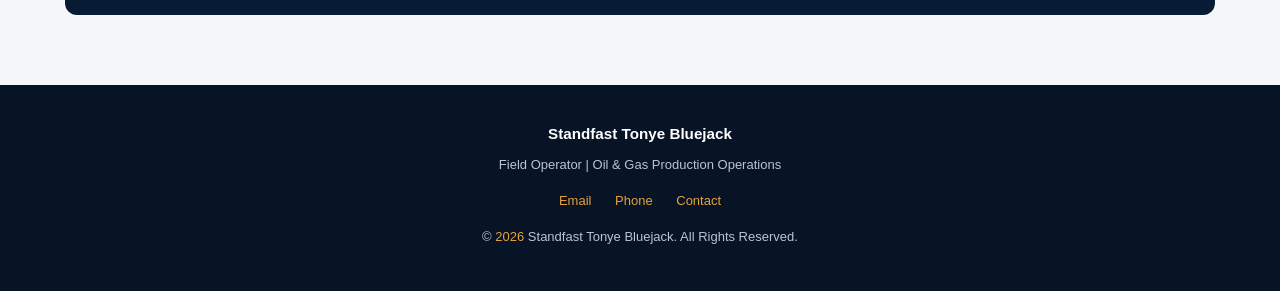
==== commit 7988d147: "Add files via upload" ====
--- a/index.html
+++ b/index.html
@@ -1,1151 +1,1112 @@
-
-<!DOCTYPE html>
-<html lang="en">
-<head>
-    <meta charset="UTF-8">
-    <meta name="viewport" content="width=device-width, initial-scale=1.0">
-
-    <meta name="description" content="Professional portfolio of Standfast Tonye Bluejack, an Oil and Gas Field Operator with over 7 years of industry experience.">
-
-    <meta name="keywords" content="Standfast Bluejack, Field Operator, Oil and Gas, Production Operations, Process Operator">
-
-    <meta name="author" content="Standfast Tonye Bluejack">
-
-    <title>Standfast Tonye Bluejack | Field Operator</title>
-
-    <style>
-        /* GENERAL STYLES */
-
-        * {
-            margin: 0;
-            padding: 0;
-            box-sizing: border-box;
-            scroll-behavior: smooth;
-        }
-
-        body {
-            font-family: Arial, Helvetica, sans-serif;
-            background: #f5f7fa;
-            color: #263445;
-            line-height: 1.7;
-        }
-
-        a {
-            text-decoration: none;
-            color: inherit;
-        }
-
-        .container {
-            width: 90%;
-            max-width: 1150px;
-            margin: auto;
-        }
-
-        /* HEADER AND NAVIGATION */
-
-        header {
-            background: #071b35;
-            color: white;
-            position: sticky;
-            top: 0;
-            z-index: 1000;
-            box-shadow: 0 3px 12px rgba(0,0,0,0.15);
-        }
-
-        .navbar {
-            min-height: 75px;
-            display: flex;
-            justify-content: space-between;
-            align-items: center;
-            gap: 20px;
-        }
-
-        .logo {
-            font-size: 20px;
-            font-weight: bold;
-            color: white;
-        }
-
-        .logo span {
-            color: #e6a23c;
-        }
-
-        .nav-links {
-            display: flex;
-            align-items: center;
-            gap: 20px;
-            list-style: none;
-        }
-
-        .nav-links a {
-            font-size: 13px;
-            color: #e5edf7;
-            transition: 0.3s;
-        }
-
-        .nav-links a:hover {
-            color: #e6a23c;
-        }
-
-        .menu-toggle {
-            display: none;
-            background: none;
-            border: none;
-            color: white;
-            font-size: 28px;
-            cursor: pointer;
-        }
-
-        /* HERO SECTION */
-
-        .hero {
-            background: linear-gradient(
-                115deg,
-                rgba(7, 27, 53, 0.98),
-                rgba(13, 57, 94, 0.91)
-            );
-            color: white;
-            padding: 100px 0;
-        }
-
-        .hero-content {
-            display: grid;
-            grid-template-columns: 1.4fr 0.8fr;
-            align-items: center;
-            gap: 60px;
-        }
-
-        .hero-label {
-            color: #e6a23c;
-            text-transform: uppercase;
-            font-size: 13px;
-            font-weight: bold;
-            letter-spacing: 2px;
-            margin-bottom: 15px;
-        }
-
-        .hero h1 {
-            font-size: clamp(34px, 5vw, 55px);
-            line-height: 1.2;
-            margin-bottom: 15px;
-        }
-
-        .hero h2 {
-            color: #e6a23c;
-            font-size: 22px;
-            margin-bottom: 20px;
-            font-weight: 500;
-        }
-
-        .hero p {
-            color: #d8e3f0;
-            font-size: 16px;
-            max-width: 650px;
-            margin-bottom: 30px;
-        }
-
-        .hero-buttons {
-            display: flex;
-            flex-wrap: wrap;
-            gap: 15px;
-        }
-
-        .btn {
-            display: inline-block;
-            padding: 13px 23px;
-            border-radius: 5px;
-            font-size: 14px;
-            font-weight: bold;
-            transition: 0.3s;
-        }
-
-        .btn-primary {
-            background: #e6a23c;
-            color: #071b35;
-        }
-
-        .btn-primary:hover {
-            background: #f4bb65;
-            transform: translateY(-2px);
-        }
-
-        .btn-outline {
-            border: 1px solid white;
-            color: white;
-        }
-
-        .btn-outline:hover {
-            background: white;
-            color: #071b35;
-        }
-
-        .profile-placeholder {
-            width: 270px;
-            height: 310px;
-            margin: auto;
-            border: 4px solid #e6a23c;
-            border-radius: 12px;
-            overflow: hidden;
-            background: #163c61;
-            display: flex;
-            align-items: center;
-            justify-content: center;
-            text-align: center;
-            color: #d8e3f0;
-            padding: 20px;
-        }
-
-        .profile-placeholder img {
-            width: 100%;
-            height: 100%;
-            object-fit: cover;
-        }
-
-        /* PROFESSIONAL HIGHLIGHTS */
-
-        .highlights {
-            background: white;
-            padding: 35px 0;
-            box-shadow: 0 4px 15px rgba(0,0,0,0.04);
-        }
-
-        .highlight-grid {
-            display: grid;
-            grid-template-columns: repeat(4, 1fr);
-            gap: 20px;
-            text-align: center;
-        }
-
-        .highlight-item h3 {
-            color: #0d3960;
-            font-size: 27px;
-        }
-
-        .highlight-item p {
-            color: #667587;
-            font-size: 13px;
-        }
-
-        /* SECTION GENERAL STYLES */
-
-        section {
-            padding: 75px 0;
-        }
-
-        .section-heading {
-            text-align: center;
-            margin-bottom: 45px;
-        }
-
-        .section-heading h2 {
-            color: #071b35;
-            font-size: 32px;
-            margin-bottom: 10px;
-        }
-
-        .section-heading p {
-            color: #718096;
-            font-size: 15px;
-        }
-
-        .section-heading::after {
-            content: "";
-            display: block;
-            width: 55px;
-            height: 4px;
-            background: #e6a23c;
-            margin: 15px auto 0;
-        }
-
-        /* ABOUT SECTION */
-
-        .about-content {
-            display: grid;
-            grid-template-columns: 1.2fr 0.8fr;
-            gap: 45px;
-            align-items: start;
-        }
-
-        .about-text p {
-            margin-bottom: 18px;
-            color: #536274;
-        }
-
-        .about-card {
-            background: #071b35;
-            color: white;
-            padding: 30px;
-            border-radius: 10px;
-        }
-
-        .about-card h3 {
-            color: #e6a23c;
-            margin-bottom: 20px;
-        }
-
-        .about-card ul {
-            list-style: none;
-        }
-
-        .about-card li {
-            margin-bottom: 12px;
-            padding-left: 20px;
-            position: relative;
-        }
-
-        .about-card li::before {
-            content: "✓";
-            position: absolute;
-            left: 0;
-            color: #e6a23c;
-        }
-
-        /* COMPETENCIES SECTION */
-
-        .competencies {
-            background: #edf2f7;
-        }
-
-        .skills-grid {
-            display: grid;
-            grid-template-columns: repeat(3, 1fr);
-            gap: 22px;
-        }
-
-        .skill-card {
-            background: white;
-            padding: 27px;
-            border-radius: 9px;
-            border-bottom: 4px solid #e6a23c;
-            transition: 0.3s;
-        }
-
-        .skill-card:hover {
-            transform: translateY(-5px);
-            box-shadow: 0 8px 22px rgba(0,0,0,0.08);
-        }
-
-        .skill-card h3 {
-            color: #0d3960;
-            margin-bottom: 15px;
-            font-size: 18px;
-        }
-
-        .skill-card ul {
-            padding-left: 20px;
-            color: #627184;
-            font-size: 14px;
-        }
-
-        .skill-card li {
-            margin-bottom: 8px;
-        }
-
-        /* EXPERIENCE SECTION */
-
-        .experience-list {
-            max-width: 850px;
-            margin: auto;
-        }
-
-        .experience-card {
-            background: white;
-            padding: 28px;
-            margin-bottom: 22px;
-            border-left: 5px solid #e6a23c;
-            border-radius: 7px;
-            box-shadow: 0 3px 15px rgba(0,0,0,0.04);
-        }
-
-        .experience-card h3 {
-            color: #0d3960;
-            font-size: 19px;
-        }
-
-        .experience-card .role {
-            color: #d28b27;
-            font-weight: bold;
-            margin: 5px 0;
-        }
-
-        .experience-card .date {
-            color: #7b8794;
-            font-size: 13px;
-            margin-bottom: 12px;
-        }
-
-        .experience-card p {
-            color: #5b6878;
-            font-size: 14px;
-        }
-
-        /* EQUIPMENT SECTION */
-
-        .equipment {
-            background: #edf2f7;
-        }
-
-        .equipment-grid {
-            display: grid;
-            grid-template-columns: repeat(3, 1fr);
-            gap: 22px;
-        }
-
-        .equipment-card {
-            background: white;
-            padding: 25px;
-            border-radius: 8px;
-        }
-
-        .equipment-card h3 {
-            color: #0d3960;
-            margin-bottom: 10px;
-        }
-
-        .equipment-card p {
-            color: #627184;
-            font-size: 14px;
-        }
-
-        /* CAREER PROFILE SECTION */
-
-        .career-box {
-            background: #071b35;
-            color: white;
-            padding: 55px 30px;
-            border-radius: 12px;
-            text-align: center;
-        }
-
-        .career-box h2 {
-            color: #e6a23c;
-            font-size: 29px;
-            margin-bottom: 15px;
-        }
-
-        .career-box p {
-            color: #d8e3f0;
-            max-width: 700px;
-            margin: 0 auto 25px;
-        }
-
-        /* FOOTER */
-
-        footer {
-            background: #061426;
-            color: white;
-            padding: 35px 0;
-            text-align: center;
-        }
-
-        footer p {
-            font-size: 13px;
-            color: #b8c5d5;
-        }
-
-        .footer-links {
-            margin: 15px 0;
-        }
-
-        .footer-links a {
-            color: #e6a23c;
-            margin: 0 10px;
-            font-size: 13px;
-        }
-
-        /* RESPONSIVE DESIGN */
-
-        @media (max-width: 900px) {
-            .nav-links {
-                gap: 12px;
-            }
-
-            .nav-links a {
-                font-size: 11px;
-            }
-
-            .hero-content {
-                gap: 25px;
-            }
-
-            .skills-grid,
-            .equipment-grid {
-                grid-template-columns: repeat(2, 1fr);
-            }
-        }
-
-        @media (max-width: 700px) {
-            .navbar {
-                min-height: 68px;
-            }
-
-            .menu-toggle {
-                display: block;
-            }
-
-            .nav-links {
-                display: none;
-                position: absolute;
-                top: 68px;
-                left: 0;
-                width: 100%;
-                background: #071b35;
-                flex-direction: column;
-                align-items: flex-start;
-                padding: 20px 5%;
-                gap: 18px;
-            }
-
-            .nav-links.active {
-                display: flex;
-            }
-
-            .nav-links a {
-                font-size: 14px;
-            }
-
-            .hero {
-                padding: 65px 0;
-            }
-
-            .hero-content,
-            .about-content {
-                grid-template-columns: 1fr;
-                text-align: center;
-            }
-
-            .hero-buttons {
-                justify-content: center;
-            }
-
-            .profile-placeholder {
-                width: 220px;
-                height: 250px;
-                margin-top: 15px;
-            }
-
-            .highlight-grid {
-                grid-template-columns: repeat(2, 1fr);
-                row-gap: 25px;
-            }
-
-            .skills-grid,
-            .equipment-grid {
-                grid-template-columns: 1fr;
-            }
-
-            .section-heading h2 {
-                font-size: 27px;
-            }
-
-            section {
-                padding: 55px 0;
-            }
-
-            .about-card {
-                text-align: left;
-            }
-        }
-    </style>
-</head>
-
-<body>
-
-    <!-- HEADER -->
-
-    <header>
-        <div class="container navbar">
-
-            <a href="index.html" class="logo">
-                STANDFast<span>.</span>
-            </a>
-
-            <button class="menu-toggle"
-                    id="menuToggle"
-                    aria-label="Toggle navigation"
-                    aria-expanded="false">
-                ☰
-            </button>
-
-            <ul class="nav-links" id="navLinks">
-                <li><a href="index.html">Home</a></li>
-                <li><a href="pages/about.html">About</a></li>
-                <li><a href="pages/experience.html">Experience</a></li>
-                <li><a href="pages/competencies.html">Competencies</a></li>
-                <li><a href="pages/equipment.html">Equipment</a></li>
-                <li><a href="pages/projects.html">Projects</a></li>
-                <li><a href="pages/certifications.html">Certifications</a></li>
-                <li><a href="pages/education.html">Education</a></li>
-                <li><a href="pages/articles.html">Articles</a></li>
-                <li><a href="pages/contact.html">Contact</a></li>
-            </ul>
-
-        </div>
-    </header>
-
-
-    <!-- HERO SECTION -->
-
-    <section class="hero" id="home">
-
-        <div class="container hero-content">
-
-            <div>
-
-                <div class="hero-label">
-                    Professional Portfolio
-                </div>
-
-                <h1>Standfast Tonye Bluejack</h1>
-
-                <h2>Field Operator | Oil & Gas Production Operations</h2>
-
-                <p>
-                    An experienced Oil and Gas Field Operator with over
-                    7 years of industry experience across production
-                    operations and plant environments. Skilled in
-                    production monitoring, S&W testing, process
-                    operations, equipment isolation, troubleshooting
-                    and operational safety.
-                </p>
-
-                <div class="hero-buttons">
-
-                    <a href="pages/experience.html"
-                       class="btn btn-primary">
-                        Explore My Experience
-                    </a>
-
-                    <a href="documents/Professional-CV.pdf"
-                       class="btn btn-outline"
-                       target="_blank"
-                       rel="noopener">
-                        Download My CV
-                    </a>
-
-                </div>
-
-            </div>
-
-
-            <!-- Replace this placeholder with your photograph -->
-
-            <div class="profile-placeholder">
-
-                <img src="assets/images/profile-photo.jpg"
-                     alt="Professional photograph of Standfast Tonye Bluejack"
-                     onerror="this.style.display='none'; this.parentElement.textContent='Your professional photograph will appear here';">
-
-            </div>
-
-        </div>
-
-    </section>
-
-
-    <!-- PROFESSIONAL HIGHLIGHTS -->
-
-    <div class="highlights">
-
-        <div class="container highlight-grid">
-
-            <div class="highlight-item">
-                <h3>7+</h3>
-                <p>Years of Industry Experience</p>
-            </div>
-
-            <div class="highlight-item">
-                <h3>3</h3>
-                <p>Field Operator Roles</p>
-            </div>
-
-            <div class="highlight-item">
-                <h3>4</h3>
-                <p>Core Operational Areas</p>
-            </div>
-
-            <div class="highlight-item">
-                <h3>1</h3>
-                <p>NLNG Train 5 Project</p>
-            </div>
-
-        </div>
-
-    </div>
-
-
-    <!-- ABOUT SECTION -->
-
-    <section id="about">
-
-        <div class="container">
-
-            <div class="section-heading">
-                <h2>About Me</h2>
-                <p>My professional background and career focus</p>
-            </div>
-
-            <div class="about-content">
-
-                <div class="about-text">
-
-                    <p>
-                        I am an Oil and Gas Field Operator with over
-                        seven years of industry experience, specialising
-                        in production operations, process monitoring,
-                        equipment reliability and operational
-                        troubleshooting.
-                    </p>
-
-                    <p>
-                        Throughout my career, I have gained practical
-                        experience monitoring production processes,
-                        conducting S&W tests, regulating process
-                        variables, carrying out authorised equipment
-                        isolation and de-isolation, and supporting
-                        process plant start-up activities.
-                    </p>
-
-                    <p>
-                        I have worked in operational environments
-                        associated with Seplat Energy and ExxonMobil,
-                        collaborating with field operators, control
-                        room personnel and maintenance teams.
-                    </p>
-
-                    <p>
-                        My professional background also includes
-                        electrical project experience at NLNG Plant,
-                        Train 5, which strengthened my understanding
-                        of industrial electrical installations and
-                        plant safety requirements.
-                    </p>
-
-                </div>
-
-
-                <div class="about-card">
-
-                    <h3>Professional Focus</h3>
-
-                    <ul>
-                        <li>Safe production operations</li>
-                        <li>Process monitoring and optimisation</li>
-                        <li>Equipment reliability</li>
-                        <li>Operational troubleshooting</li>
-                        <li>HSE compliance</li>
-                        <li>Technical reporting</li>
-                        <li>Continuous professional development</li>
-                    </ul>
-
-                </div>
-
-            </div>
-
-        </div>
-
-    </section>
-
-
-    <!-- TECHNICAL COMPETENCIES -->
-
-    <section class="competencies" id="competencies">
-
-        <div class="container">
-
-            <div class="section-heading">
-                <h2>Technical Competencies</h2>
-                <p>Key operational and technical capabilities</p>
-            </div>
-
-            <div class="skills-grid">
-
-                <div class="skill-card">
-                    <h3>Production Operations</h3>
-                    <ul>
-                        <li>Production monitoring</li>
-                        <li>Production optimisation</li>
-                        <li>S&W testing</li>
-                        <li>Operational quality checks</li>
-                        <li>Production parameter monitoring</li>
-                    </ul>
-                </div>
-
-                <div class="skill-card">
-                    <h3>Equipment Operations</h3>
-                    <ul>
-                        <li>Siemens Compression Packages</li>
-                        <li>Solar Generator Systems</li>
-                        <li>Equipment isolation</li>
-                        <li>Equipment de-isolation</li>
-                        <li>Equipment condition monitoring</li>
-                    </ul>
-                </div>
-
-                <div class="skill-card">
-                    <h3>Process Operations</h3>
-                    <ul>
-                        <li>Process Plant Black Start support</li>
-                        <li>Process variable regulation</li>
-                        <li>Open Drain Systems</li>
-                        <li>Closed Drain Systems</li>
-                        <li>Preventive maintenance routines</li>
-                    </ul>
-                </div>
-
-                <div class="skill-card">
-                    <h3>Safety and HSE</h3>
-                    <ul>
-                        <li>Permit to Work awareness</li>
-                        <li>Authorised Gas Testing</li>
-                        <li>Radiation Safety awareness</li>
-                        <li>Emergency response</li>
-                        <li>Safe work practices</li>
-                    </ul>
-                </div>
-
-                <div class="skill-card">
-                    <h3>Troubleshooting</h3>
-                    <ul>
-                        <li>Operational issue identification</li>
-                        <li>Abnormal condition reporting</li>
-                        <li>Equipment malfunction response</li>
-                        <li>Corrective action coordination</li>
-                    </ul>
-                </div>
-
-                <div class="skill-card">
-                    <h3>Professional Skills</h3>
-                    <ul>
-                        <li>Technical documentation</li>
-                        <li>Shift reporting and handover</li>
-                        <li>Team collaboration</li>
-                        <li>Problem-solving</li>
-                        <li>Operational communication</li>
-                    </ul>
-                </div>
-
-            </div>
-
-        </div>
-
-    </section>
-
-
-    <!-- PROFESSIONAL EXPERIENCE -->
-
-    <section id="experience">
-
-        <div class="container">
-
-            <div class="section-heading">
-                <h2>Professional Experience</h2>
-                <p>My career journey in the oil and gas industry</p>
-            </div>
-
-            <div class="experience-list">
-
-
-                <div class="experience-card">
-
-                    <h3>Seplat Energy / Nautilus Nigeria Engineering & Construction</h3>
-
-                    <div class="role">Field Operator</div>
-
-                    <div class="date">
-                        12 December 2024 – Present
-                    </div>
-
-                    <p>
-                        Monitor production operations, conduct S&W
-                        testing, regulate process parameters, perform
-                        authorised isolation and de-isolation of Solar
-                        Generators and Siemens Compression Packages,
-                        support Process Plant Black Start activities,
-                        perform PMR on Open and Closed Drain Systems,
-                        troubleshoot operational issues and maintain
-                        accurate operating records.
-                    </p>
-
-                </div>
-
-
-                <div class="experience-card">
-
-                    <h3>ExxonMobil / Nautilus Nigeria Engineering & Construction</h3>
-
-                    <div class="role">Field Operator</div>
-
-                    <div class="date">
-                        10 October 2022 – 12 December 2024
-                    </div>
-
-                    <p>
-                        Monitored production processes and equipment
-                        conditions, conducted S&W tests, supported
-                        equipment isolation activities, participated
-                        in Process Plant Black Start activities,
-                        regulated process variables and carried out
-                        PMR on Open and Closed Drain Systems.
-                    </p>
-
-                </div>
-
-
-                <div class="experience-card">
-
-                    <h3>ExxonMobil / Homeland Integrated Offshore Services Limited</h3>
-
-                    <div class="role">Field Operator</div>
-
-                    <div class="date">
-                        29 July 2019 – 10 April 2020
-                    </div>
-
-                    <p>
-                        Monitored production processes, performed
-                        quality checks, supported equipment isolation
-                        and de-isolation, participated in process
-                        plant black start activities, performed
-                        preventive maintenance routines and
-                        responded to equipment malfunctions and
-                        process upsets.
-                    </p>
-
-                </div>
-
-
-                <div class="experience-card">
-
-                    <h3>ARCO M&E – NLNG Plant, Train 5</h3>
-
-                    <div class="role">
-                        Electrical Technician – Project Experience
-                    </div>
-
-                    <div class="date">
-                        15 May 2020 – 30 September 2022
-                    </div>
-
-                    <p>
-                        Supported electrical installation and
-                        termination activities, including braided
-                        earth cables on armoured cable systems,
-                        installation of earth bars and earth rings,
-                        electrical panels, wiring and associated
-                        components. Applied site HSE requirements.
-                    </p>
-
-                </div>
-
-            </div>
-
-            <div style="text-align:center; margin-top:25px;">
-
-                <a href="pages/experience.html"
-                   class="btn btn-primary">
-                    View Full Experience
-                </a>
-
-            </div>
-
-        </div>
-
-    </section>
-
-
-    <!-- EQUIPMENT AND PROCESS KNOWLEDGE -->
-
-    <section class="equipment" id="equipment">
-
-        <div class="container">
-
-            <div class="section-heading">
-                <h2>Equipment & Process Knowledge</h2>
-                <p>Equipment and operating systems covered by my work experience</p>
-            </div>
-
-            <div class="equipment-grid">
-
-                <div class="equipment-card">
-                    <h3>Siemens Compression Packages</h3>
-                    <p>
-                        Experience supporting authorised isolation
-                        and de-isolation, operational monitoring
-                        and troubleshooting activities.
-                    </p>
-                </div>
-
-                <div class="equipment-card">
-                    <h3>Solar Generator Systems</h3>
-                    <p>
-                        Experience supporting authorised equipment
-                        isolation and de-isolation activities.
-                    </p>
-                </div>
-
-                <div class="equipment-card">
-                    <h3>Open and Closed Drain Systems</h3>
-                    <p>
-                        Experience carrying out assigned PMR
-                        activities on these process systems.
-                    </p>
-                </div>
-
-                <div class="equipment-card">
-                    <h3>Production Monitoring</h3>
-                    <p>
-                        Monitoring production conditions,
-                        conducting S&W tests and performing
-                        operational quality checks.
-                    </p>
-                </div>
-
-                <div class="equipment-card">
-                    <h3>Process Plant Black Start</h3>
-                    <p>
-                        Participation in process plant black
-                        start activities with operations teams.
-                    </p>
-                </div>
-
-                <div class="equipment-card">
-                    <h3>Industrial Electrical Systems</h3>
-                    <p>
-                        NLNG Train 5 project exposure involving
-                        earth cables, earth bars, earth rings,
-                        electrical panels and wiring.
-                    </p>
-                </div>
-
-            </div>
-
-            <div style="text-align:center; margin-top:30px;">
-
-                <a href="pages/equipment.html"
-                   class="btn btn-primary">
-                    Explore Equipment & Processes
-                </a>
-
-            </div>
-
-        </div>
-
-    </section>
-
-
-    <!-- CAREER OBJECTIVE -->
-
-    <section>
-
-        <div class="container">
-
-            <div class="career-box">
-
-                <h2>Professional Career Objective</h2>
-
-                <p>
-                    I am committed to contributing to safe,
-                    reliable and efficient oil and gas production
-                    operations. I look forward to applying my
-                    operational experience, technical knowledge
-                    and safety-focused approach to support
-                    organisational objectives and continued
-                    professional development.
-                </p>
-
-                <a href="pages/contact.html"
-                   class="btn btn-primary">
-                    Contact Me
-                </a>
-
-            </div>
-
-        </div>
-
-    </section>
-
-
-    <!-- FOOTER -->
-
-    <footer>
-
-        <div class="container">
-
-            <h3>Standfast Tonye Bluejack</h3>
-
-            <p>
-                Field Operator | Oil & Gas Production Operations
-            </p>
-
-            <div class="footer-links">
-
-                <a href="mailto:bluejackstandfast@gmail.com">
-                    Email
-                </a>
-
-                <a href="tel:+2348067389156">
-                    Phone
-                </a>
-
-                <a href="pages/contact.html">
-                    Contact
-                </a>
-
-            </div>
-
-            <p>
-                &copy; <span id="currentYear"></span>
-                Standfast Tonye Bluejack.
-                All Rights Reserved.
-            </p>
-
-        </div>
-
-    </footer>
-
-
-    <!-- JAVASCRIPT -->
-
-    <script>
-
-        const menuToggle = document.getElementById("menuToggle");
-        const navLinks = document.getElementById("navLinks");
-
-        menuToggle.addEventListener("click", function () {
-
-            navLinks.classList.toggle("active");
-
-            const isOpen = navLinks.classList.contains("active");
-
-            menuToggle.setAttribute("aria-expanded", isOpen);
-
-            menuToggle.textContent = isOpen ? "×" : "☰";
-
-        });
-
-        // Close mobile menu after clicking a navigation link
-
-        document.querySelectorAll(".nav-links a").forEach(link => {
-
-            link.addEventListener("click", function () {
-
-                navLinks.classList.remove("active");
-
-                menuToggle.setAttribute("aria-expanded", "false");
-
-                menuToggle.textContent = "☰";
-
-            });
-
-        });
-
-        // Automatically update the copyright year
-
-        document.getElementById("currentYear").textContent =
-            new Date().getFullYear();
-
-    </script>
-
-</body>
-</html>
+
+<!DOCTYPE html>
+<html lang="en">
+<head>
+    <meta charset="UTF-8">
+    <meta name="viewport" content="width=device-width, initial-scale=1.0">
+
+    <meta name="description" content="Professional portfolio of Standfast Tonye Bluejack, an Oil and Gas Field Operator with over 7 years of industry experience.">
+
+    <meta name="keywords" content="Standfast Bluejack, Field Operator, Oil and Gas, Production Operations, Process Operator">
+
+    <meta name="author" content="Standfast Tonye Bluejack">
+
+    <title>Standfast Tonye Bluejack | Field Operator</title>
+
+    <style>
+        /* GENERAL STYLES */
+
+        * {
+            margin: 0;
+            padding: 0;
+            box-sizing: border-box;
+            scroll-behavior: smooth;
+        }
+
+        body {
+            font-family: Arial, Helvetica, sans-serif;
+            background: #f5f7fa;
+            color: #263445;
+            line-height: 1.7;
+        }
+
+        a {
+            text-decoration: none;
+            color: inherit;
+        }
+
+        .container {
+            width: 90%;
+            max-width: 1150px;
+            margin: auto;
+        }
+
+        /* HEADER AND NAVIGATION */
+
+        header {
+            background: #071b35;
+            color: white;
+            position: sticky;
+            top: 0;
+            z-index: 1000;
+            box-shadow: 0 3px 12px rgba(0,0,0,0.15);
+        }
+
+        .navbar {
+            min-height: 75px;
+            display: flex;
+            justify-content: space-between;
+            align-items: center;
+            gap: 20px;
+        }
+
+        .logo {
+            font-size: 20px;
+            font-weight: bold;
+            color: white;
+        }
+
+        .logo span {
+            color: #e6a23c;
+        }
+
+        .nav-links {
+            display: flex;
+            align-items: center;
+            gap: 20px;
+            list-style: none;
+        }
+
+        .nav-links a {
+            font-size: 13px;
+            color: #e5edf7;
+            transition: 0.3s;
+        }
+
+        .nav-links a:hover {
+            color: #e6a23c;
+        }
+
+        .menu-toggle {
+            display: none;
+            background: none;
+            border: none;
+            color: white;
+            font-size: 28px;
+            cursor: pointer;
+        }
+
+        /* HERO SECTION */
+
+        .hero {
+            background: linear-gradient(
+                115deg,
+                rgba(7, 27, 53, 0.98),
+                rgba(13, 57, 94, 0.91)
+            );
+            color: white;
+            padding: 100px 0;
+        }
+
+        .hero-content {
+            display: grid;
+            grid-template-columns: 1.4fr 0.8fr;
+            align-items: center;
+            gap: 60px;
+        }
+
+        .hero-label {
+            color: #e6a23c;
+            text-transform: uppercase;
+            font-size: 13px;
+            font-weight: bold;
+            letter-spacing: 2px;
+            margin-bottom: 15px;
+        }
+
+        .hero h1 {
+            font-size: clamp(34px, 5vw, 55px);
+            line-height: 1.2;
+            margin-bottom: 15px;
+        }
+
+        .hero h2 {
+            color: #e6a23c;
+            font-size: 22px;
+            margin-bottom: 20px;
+            font-weight: 500;
+        }
+
+        .hero p {
+            color: #d8e3f0;
+            font-size: 16px;
+            max-width: 650px;
+            margin-bottom: 30px;
+        }
+
+        .hero-buttons {
+            display: flex;
+            flex-wrap: wrap;
+            gap: 15px;
+        }
+
+        .btn {
+            display: inline-block;
+            padding: 13px 23px;
+            border-radius: 5px;
+            font-size: 14px;
+            font-weight: bold;
+            transition: 0.3s;
+        }
+
+        .btn-primary {
+            background: #e6a23c;
+            color: #071b35;
+        }
+
+        .btn-primary:hover {
+            background: #f4bb65;
+            transform: translateY(-2px);
+        }
+
+        .btn-outline {
+            border: 1px solid white;
+            color: white;
+        }
+
+        .btn-outline:hover {
+            background: white;
+            color: #071b35;
+        }
+
+        .profile-placeholder {
+            width: 270px;
+            height: 310px;
+            margin: auto;
+            border: 4px solid #e6a23c;
+            border-radius: 12px;
+            overflow: hidden;
+            background: #163c61;
+            display: flex;
+            align-items: center;
+            justify-content: center;
+            text-align: center;
+            color: #d8e3f0;
+            padding: 20px;
+        }
+
+        .profile-placeholder img {
+            width: 100%;
+            height: 100%;
+            object-fit: cover;
+        }
+
+        /* PROFESSIONAL HIGHLIGHTS */
+
+        .highlights {
+            background: white;
+            padding: 35px 0;
+            box-shadow: 0 4px 15px rgba(0,0,0,0.04);
+        }
+
+        .highlight-grid {
+            display: grid;
+            grid-template-columns: repeat(4, 1fr);
+            gap: 20px;
+            text-align: center;
+        }
+
+        .highlight-item h3 {
+            color: #0d3960;
+            font-size: 27px;
+        }
+
+        .highlight-item p {
+            color: #667587;
+            font-size: 13px;
+        }
+
+        /* SECTION GENERAL STYLES */
+
+        section {
+            padding: 75px 0;
+        }
+
+        .section-heading {
+            text-align: center;
+            margin-bottom: 45px;
+        }
+
+        .section-heading h2 {
+            color: #071b35;
+            font-size: 32px;
+            margin-bottom: 10px;
+        }
+
+        .section-heading p {
+            color: #718096;
+            font-size: 15px;
+        }
+
+        .section-heading::after {
+            content: "";
+            display: block;
+            width: 55px;
+            height: 4px;
+            background: #e6a23c;
+            margin: 15px auto 0;
+        }
+
+        /* ABOUT SECTION */
+
+        .about-content {
+            display: grid;
+            grid-template-columns: 1.2fr 0.8fr;
+            gap: 45px;
+            align-items: start;
+        }
+
+        .about-text p {
+            margin-bottom: 18px;
+            color: #536274;
+        }
+
+        .about-card {
+            background: #071b35;
+            color: white;
+            padding: 30px;
+            border-radius: 10px;
+        }
+
+        .about-card h3 {
+            color: #e6a23c;
+            margin-bottom: 20px;
+        }
+
+        .about-card ul {
+            list-style: none;
+        }
+
+        .about-card li {
+            margin-bottom: 12px;
+            padding-left: 20px;
+            position: relative;
+        }
+
+        .about-card li::before {
+            content: "✓";
+            position: absolute;
+            left: 0;
+            color: #e6a23c;
+        }
+
+        /* COMPETENCIES SECTION */
+
+        .competencies {
+            background: #edf2f7;
+        }
+
+        .skills-grid {
+            display: grid;
+            grid-template-columns: repeat(3, 1fr);
+            gap: 22px;
+        }
+
+        .skill-card {
+            background: white;
+            padding: 27px;
+            border-radius: 9px;
+            border-bottom: 4px solid #e6a23c;
+            transition: 0.3s;
+        }
+
+        .skill-card:hover {
+            transform: translateY(-5px);
+            box-shadow: 0 8px 22px rgba(0,0,0,0.08);
+        }
+
+        .skill-card h3 {
+            color: #0d3960;
+            margin-bottom: 15px;
+            font-size: 18px;
+        }
+
+        .skill-card ul {
+            padding-left: 20px;
+            color: #627184;
+            font-size: 14px;
+        }
+
+        .skill-card li {
+            margin-bottom: 8px;
+        }
+
+        /* EXPERIENCE SECTION */
+
+        .experience-list {
+            max-width: 850px;
+            margin: auto;
+        }
+
+        .experience-card {
+            background: white;
+            padding: 28px;
+            margin-bottom: 22px;
+            border-left: 5px solid #e6a23c;
+            border-radius: 7px;
+            box-shadow: 0 3px 15px rgba(0,0,0,0.04);
+        }
+
+        .experience-card h3 {
+            color: #0d3960;
+            font-size: 19px;
+        }
+
+        .experience-card .role {
+            color: #d28b27;
+            font-weight: bold;
+            margin: 5px 0;
+        }
+
+        .experience-card .date {
+            color: #7b8794;
+            font-size: 13px;
+            margin-bottom: 12px;
+        }
+
+        .experience-card p {
+            color: #5b6878;
+            font-size: 14px;
+        }
+
+        /* EQUIPMENT SECTION */
+
+        .equipment {
+            background: #edf2f7;
+        }
+
+        .equipment-grid {
+            display: grid;
+            grid-template-columns: repeat(3, 1fr);
+            gap: 22px;
+        }
+
+        .equipment-card {
+            background: white;
+            padding: 25px;
+            border-radius: 8px;
+        }
+
+        .equipment-card h3 {
+            color: #0d3960;
+            margin-bottom: 10px;
+        }
+
+        .equipment-card p {
+            color: #627184;
+            font-size: 14px;
+        }
+
+        /* CAREER PROFILE SECTION */
+
+        .career-box {
+            background: #071b35;
+            color: white;
+            padding: 55px 30px;
+            border-radius: 12px;
+            text-align: center;
+        }
+
+        .career-box h2 {
+            color: #e6a23c;
+            font-size: 29px;
+            margin-bottom: 15px;
+        }
+
+        .career-box p {
+            color: #d8e3f0;
+            max-width: 700px;
+            margin: 0 auto 25px;
+        }
+
+        /* FOOTER */
+
+        footer {
+            background: #061426;
+            color: white;
+            padding: 35px 0;
+            text-align: center;
+        }
+
+        footer p {
+            font-size: 13px;
+            color: #b8c5d5;
+        }
+
+        .footer-links {
+            margin: 15px 0;
+        }
+
+        .footer-links a {
+            color: #e6a23c;
+            margin: 0 10px;
+            font-size: 13px;
+        }
+
+        /* RESPONSIVE DESIGN */
+
+        @media (max-width: 900px) {
+            .nav-links {
+                gap: 12px;
+            }
+
+            .nav-links a {
+                font-size: 11px;
+            }
+
+            .hero-content {
+                gap: 25px;
+            }
+
+            .skills-grid,
+            .equipment-grid {
+                grid-template-columns: repeat(2, 1fr);
+            }
+        }
+
+        @media (max-width: 700px) {
+            .navbar {
+                min-height: 68px;
+            }
+
+            .menu-toggle {
+                display: block;
+            }
+
+            .nav-links {
+                display: none;
+                position: absolute;
+                top: 68px;
+                left: 0;
+                width: 100%;
+                background: #071b35;
+                flex-direction: column;
+                align-items: flex-start;
+                padding: 20px 5%;
+                gap: 18px;
+            }
+
+            .nav-links.active {
+                display: flex;
+            }
+
+            .nav-links a {
+                font-size: 14px;
+            }
+
+            .hero {
+                padding: 65px 0;
+            }
+
+            .hero-content,
+            .about-content {
+                grid-template-columns: 1fr;
+                text-align: center;
+            }
+
+            .hero-buttons {
+                justify-content: center;
+            }
+
+            .profile-placeholder {
+                width: 220px;
+                height: 250px;
+                margin-top: 15px;
+            }
+
+            .highlight-grid {
+                grid-template-columns: repeat(2, 1fr);
+                row-gap: 25px;
+            }
+
+            .skills-grid,
+            .equipment-grid {
+                grid-template-columns: 1fr;
+            }
+
+            .section-heading h2 {
+                font-size: 27px;
+            }
+
+            section {
+                padding: 55px 0;
+            }
+
+            .about-card {
+                text-align: left;
+            }
+        }
+    </style>
+    <link rel="stylesheet" href="assets/styles/main.css">
+</head>
+
+<body>
+
+    <!-- HEADER -->
+
+    <header>
+        <div class="container navbar">
+
+            <a href="index.html" class="logo">
+                STANDFAST<span>.</span>
+            </a>
+
+            <button class="menu-toggle"
+                    id="menuToggle"
+                    aria-label="Toggle navigation"
+                    aria-expanded="false">
+                ☰
+            </button>
+
+            <ul class="nav-links" id="navLinks">
+                <li><a href="index.html">Home</a></li>
+                <li><a href="pages/about.html">About</a></li>
+                <li><a href="pages/experience.html">Experience</a></li>
+                <li><a href="pages/competencies.html">Competencies</a></li>
+                <li><a href="pages/equipment.html">Equipment</a></li>
+                <li><a href="pages/projects.html">Projects</a></li>
+                <li><a href="pages/certifications.html">Certifications</a></li>
+                <li><a href="pages/education.html">Education</a></li>
+                <li><a href="pages/articles.html">Articles</a></li>
+                <li><a href="pages/contact.html">Contact</a></li>
+            </ul>
+
+        </div>
+    </header>
+
+
+    <!-- HERO SECTION -->
+
+    <section class="hero" id="home">
+
+        <div class="container hero-content">
+
+            <div>
+
+                <div class="hero-label">
+                    Professional Portfolio
+                </div>
+
+                <h1>Standfast Tonye Bluejack</h1>
+
+                <h2>Field Operator | Oil & Gas Production Operations</h2>
+
+                <p>
+                    An experienced Oil and Gas Field Operator with over
+                    7 years of industry experience across production
+                    operations and plant environments. Skilled in
+                    production monitoring, S&W testing, process
+                    operations, equipment isolation, troubleshooting
+                    and operational safety.
+                </p>
+
+                <div class="hero-buttons">
+
+                    <a href="pages/experience.html"
+                       class="btn btn-primary">
+                        Explore My Experience
+                    </a>
+
+                    <a href="documents/Professional-CV.pdf"
+                       class="btn btn-outline"
+                       target="_blank"
+                       rel="noopener">
+                        Download My CV
+                    </a>
+
+                </div>
+
+            </div>
+
+
+            <!-- Replace this placeholder with your photograph -->
+
+            <div class="profile-placeholder">
+
+                <img src="assets/images/profile-photo.jpg"
+                     alt="Professional photograph of Standfast Tonye Bluejack"
+                     onerror="this.style.display='none'; this.parentElement.textContent='Your professional photograph will appear here';">
+
+            </div>
+
+        </div>
+
+    </section>
+
+
+    <!-- PROFESSIONAL HIGHLIGHTS -->
+
+    <div class="highlights">
+
+        <div class="container highlight-grid">
+
+            <div class="highlight-item">
+                <h3>7+</h3>
+                <p>Years of Industry Experience</p>
+            </div>
+
+            <div class="highlight-item">
+                <h3>3</h3>
+                <p>Field Operator Roles</p>
+            </div>
+
+            <div class="highlight-item">
+                <h3>4</h3>
+                <p>Core Operational Areas</p>
+            </div>
+
+            <div class="highlight-item">
+                <h3>1</h3>
+                <p>NLNG Train 5 Project</p>
+            </div>
+
+        </div>
+
+    </div>
+
+
+    <!-- ABOUT SECTION -->
+
+    <section id="about">
+
+        <div class="container">
+
+            <div class="section-heading">
+                <h2>About Me</h2>
+                <p>My professional background and career focus</p>
+            </div>
+
+            <div class="about-content">
+
+                <div class="about-text">
+
+                    <p>
+                        I am an Oil and Gas Field Operator with over
+                        seven years of industry experience, specialising
+                        in production operations, process monitoring,
+                        equipment reliability and operational
+                        troubleshooting.
+                    </p>
+
+                    <p>
+                        Throughout my career, I have gained practical
+                        experience monitoring production processes,
+                        conducting S&W tests, regulating process
+                        variables, carrying out authorised equipment
+                        isolation and de-isolation, and supporting
+                        process plant start-up activities.
+                    </p>
+
+                    <p>
+                        I have worked in operational environments
+                        associated with Seplat Energy and ExxonMobil,
+                        collaborating with field operators, control
+                        room personnel and maintenance teams.
+                    </p>
+
+                    <p>
+                        My professional background also includes
+                        electrical project experience at NLNG Plant,
+                        Train 5, which strengthened my understanding
+                        of industrial electrical installations and
+                        plant safety requirements.
+                    </p>
+
+                </div>
+
+
+                <div class="about-card">
+
+                    <h3>Professional Focus</h3>
+
+                    <ul>
+                        <li>Safe production operations</li>
+                        <li>Process monitoring and optimisation</li>
+                        <li>Equipment reliability</li>
+                        <li>Operational troubleshooting</li>
+                        <li>HSE compliance</li>
+                        <li>Technical reporting</li>
+                        <li>Continuous professional development</li>
+                    </ul>
+
+                </div>
+
+            </div>
+
+        </div>
+
+    </section>
+
+
+    <!-- TECHNICAL COMPETENCIES -->
+
+    <section class="competencies" id="competencies">
+
+        <div class="container">
+
+            <div class="section-heading">
+                <h2>Technical Competencies</h2>
+                <p>Key operational and technical capabilities</p>
+            </div>
+
+            <div class="skills-grid">
+
+                <div class="skill-card">
+                    <h3>Production Operations</h3>
+                    <ul>
+                        <li>Production monitoring</li>
+                        <li>Production optimisation</li>
+                        <li>S&W testing</li>
+                        <li>Operational quality checks</li>
+                        <li>Production parameter monitoring</li>
+                    </ul>
+                </div>
+
+                <div class="skill-card">
+                    <h3>Equipment Operations</h3>
+                    <ul>
+                        <li>Siemens Compression Packages</li>
+                        <li>Solar Generator Systems</li>
+                        <li>Equipment isolation</li>
+                        <li>Equipment de-isolation</li>
+                        <li>Equipment condition monitoring</li>
+                    </ul>
+                </div>
+
+                <div class="skill-card">
+                    <h3>Process Operations</h3>
+                    <ul>
+                        <li>Process Plant Black Start support</li>
+                        <li>Process variable regulation</li>
+                        <li>Open Drain Systems</li>
+                        <li>Closed Drain Systems</li>
+                        <li>Preventive maintenance routines</li>
+                    </ul>
+                </div>
+
+                <div class="skill-card">
+                    <h3>Safety and HSE</h3>
+                    <ul>
+                        <li>Permit to Work awareness</li>
+                        <li>Authorised Gas Testing</li>
+                        <li>Radiation Safety awareness</li>
+                        <li>Emergency response</li>
+                        <li>Safe work practices</li>
+                    </ul>
+                </div>
+
+                <div class="skill-card">
+                    <h3>Troubleshooting</h3>
+                    <ul>
+                        <li>Operational issue identification</li>
+                        <li>Abnormal condition reporting</li>
+                        <li>Equipment malfunction response</li>
+                        <li>Corrective action coordination</li>
+                    </ul>
+                </div>
+
+                <div class="skill-card">
+                    <h3>Professional Skills</h3>
+                    <ul>
+                        <li>Technical documentation</li>
+                        <li>Shift reporting and handover</li>
+                        <li>Team collaboration</li>
+                        <li>Problem-solving</li>
+                        <li>Operational communication</li>
+                    </ul>
+                </div>
+
+            </div>
+
+        </div>
+
+    </section>
+
+
+    <!-- PROFESSIONAL EXPERIENCE -->
+
+    <section id="experience">
+
+        <div class="container">
+
+            <div class="section-heading">
+                <h2>Professional Experience</h2>
+                <p>My career journey in the oil and gas industry</p>
+            </div>
+
+            <div class="experience-list">
+
+
+                <div class="experience-card">
+
+                    <h3>Seplat Energy / Nautilus Nigeria Engineering & Construction</h3>
+
+                    <div class="role">Field Operator</div>
+
+                    <div class="date">
+                        12 December 2024 – Present
+                    </div>
+
+                    <p>
+                        Monitor production operations, conduct S&W
+                        testing, regulate process parameters, perform
+                        authorised isolation and de-isolation of Solar
+                        Generators and Siemens Compression Packages,
+                        support Process Plant Black Start activities,
+                        perform PMR on Open and Closed Drain Systems,
+                        troubleshoot operational issues and maintain
+                        accurate operating records.
+                    </p>
+
+                </div>
+
+
+                <div class="experience-card">
+
+                    <h3>ExxonMobil / Nautilus Nigeria Engineering & Construction</h3>
+
+                    <div class="role">Field Operator</div>
+
+                    <div class="date">
+                        10 October 2022 – 12 December 2024
+                    </div>
+
+                    <p>
+                        Monitored production processes and equipment
+                        conditions, conducted S&W tests, supported
+                        equipment isolation activities, participated
+                        in Process Plant Black Start activities,
+                        regulated process variables and carried out
+                        PMR on Open and Closed Drain Systems.
+                    </p>
+
+                </div>
+
+
+                <div class="experience-card">
+
+                    <h3>ExxonMobil / Homeland Integrated Offshore Services Limited</h3>
+
+                    <div class="role">Field Operator</div>
+
+                    <div class="date">
+                        29 July 2019 – 10 April 2020
+                    </div>
+
+                    <p>
+                        Monitored production processes, performed
+                        quality checks, supported equipment isolation
+                        and de-isolation, participated in process
+                        plant black start activities, performed
+                        preventive maintenance routines and
+                        responded to equipment malfunctions and
+                        process upsets.
+                    </p>
+
+                </div>
+
+
+                <div class="experience-card">
+
+                    <h3>ARCO M&E – NLNG Plant, Train 5</h3>
+
+                    <div class="role">
+                        Electrical Technician – Project Experience
+                    </div>
+
+                    <div class="date">
+                        15 May 2020 – 30 September 2022
+                    </div>
+
+                    <p>
+                        Supported electrical installation and
+                        termination activities, including braided
+                        earth cables on armoured cable systems,
+                        installation of earth bars and earth rings,
+                        electrical panels, wiring and associated
+                        components. Applied site HSE requirements.
+                    </p>
+
+                </div>
+
+            </div>
+
+            <div style="text-align:center; margin-top:25px;">
+
+                <a href="pages/experience.html"
+                   class="btn btn-primary">
+                    View Full Experience
+                </a>
+
+            </div>
+
+        </div>
+
+    </section>
+
+
+    <!-- EQUIPMENT AND PROCESS KNOWLEDGE -->
+
+    <section class="equipment" id="equipment">
+
+        <div class="container">
+
+            <div class="section-heading">
+                <h2>Equipment & Process Knowledge</h2>
+                <p>Equipment and operating systems covered by my work experience</p>
+            </div>
+
+            <div class="equipment-grid">
+
+                <div class="equipment-card">
+                    <h3>Siemens Compression Packages</h3>
+                    <p>
+                        Experience supporting authorised isolation
+                        and de-isolation, operational monitoring
+                        and troubleshooting activities.
+                    </p>
+                </div>
+
+                <div class="equipment-card">
+                    <h3>Solar Generator Systems</h3>
+                    <p>
+                        Experience supporting authorised equipment
+                        isolation and de-isolation activities.
+                    </p>
+                </div>
+
+                <div class="equipment-card">
+                    <h3>Open and Closed Drain Systems</h3>
+                    <p>
+                        Experience carrying out assigned PMR
+                        activities on these process systems.
+                    </p>
+                </div>
+
+                <div class="equipment-card">
+                    <h3>Production Monitoring</h3>
+                    <p>
+                        Monitoring production conditions,
+                        conducting S&W tests and performing
+                        operational quality checks.
+                    </p>
+                </div>
+
+                <div class="equipment-card">
+                    <h3>Process Plant Black Start</h3>
+                    <p>
+                        Participation in process plant black
+                        start activities with operations teams.
+                    </p>
+                </div>
+
+                <div class="equipment-card">
+                    <h3>Industrial Electrical Systems</h3>
+                    <p>
+                        NLNG Train 5 project exposure involving
+                        earth cables, earth bars, earth rings,
+                        electrical panels and wiring.
+                    </p>
+                </div>
+
+            </div>
+
+            <div style="text-align:center; margin-top:30px;">
+
+                <a href="pages/equipment.html"
+                   class="btn btn-primary">
+                    Explore Equipment & Processes
+                </a>
+
+            </div>
+
+        </div>
+
+    </section>
+
+
+    <!-- CAREER OBJECTIVE -->
+
+    <section>
+
+        <div class="container">
+
+            <div class="career-box">
+
+                <h2>Professional Career Objective</h2>
+
+                <p>
+                    I am committed to contributing to safe,
+                    reliable and efficient oil and gas production
+                    operations. I look forward to applying my
+                    operational experience, technical knowledge
+                    and safety-focused approach to support
+                    organisational objectives and continued
+                    professional development.
+                </p>
+
+                <a href="pages/contact.html"
+                   class="btn btn-primary">
+                    Contact Me
+                </a>
+
+            </div>
+
+        </div>
+
+    </section>
+
+
+    <!-- FOOTER -->
+
+    <footer>
+
+        <div class="container">
+
+            <h3>Standfast Tonye Bluejack</h3>
+
+            <p>
+                Field Operator | Oil & Gas Production Operations
+            </p>
+
+            <div class="footer-links">
+
+                <a href="mailto:bluejackstandfast@gmail.com">
+                    Email
+                </a>
+
+                <a href="tel:+2348067389156">
+                    Phone
+                </a>
+
+                <a href="pages/contact.html">
+                    Contact
+                </a>
+
+            </div>
+
+            <p>
+                &copy; <span class="current-year" id="currentYear"></span>
+                Standfast Tonye Bluejack.
+                All Rights Reserved.
+            </p>
+
+        </div>
+
+    </footer>
+
+
+    <!-- JAVASCRIPT -->
+    <script src="assets/scripts/main.js" defer></script>
+</body>
+</html>
--- a/assets/styles/main.css
+++ b/assets/styles/main.css
@@ -0,0 +1,1342 @@
+
+/* =====================================================
+   STANDFAST TONYE BLUEJACK
+   OIL & GAS FIELD OPERATOR PORTFOLIO
+   MAIN STYLESHEET
+===================================================== */
+
+
+/* 1. CSS VARIABLES */
+
+:root {
+    --navy: #0b1f35;
+    --navy-light: #173653;
+    --amber: #f2a900;
+    --amber-light: #ffc233;
+
+    --white: #ffffff;
+    --light: #f3f6f9;
+    --grey: #64748b;
+    --dark: #263445;
+
+    --border: #e1e7ee;
+
+    --shadow: 0 8px 25px rgba(11, 31, 53, 0.08);
+
+    --container-width: 1150px;
+}
+
+
+/* 2. GLOBAL RESET */
+
+* {
+    margin: 0;
+    padding: 0;
+    box-sizing: border-box;
+}
+
+html {
+    scroll-behavior: smooth;
+}
+
+body {
+    font-family: Arial, Helvetica, sans-serif;
+    line-height: 1.7;
+    color: var(--dark);
+    background: var(--white);
+}
+
+img {
+    max-width: 100%;
+    height: auto;
+    display: block;
+}
+
+a {
+    text-decoration: none;
+    color: inherit;
+}
+
+ul {
+    padding-left: 20px;
+}
+
+button,
+input,
+select,
+textarea {
+    font: inherit;
+}
+
+
+/* 3. REUSABLE LAYOUT */
+
+.container {
+    width: 90%;
+    max-width: var(--container-width);
+    margin: 0 auto;
+}
+
+section {
+    padding: 75px 0;
+}
+
+.section-heading {
+    margin-bottom: 35px;
+}
+
+.section-heading h2 {
+    color: var(--navy);
+    font-size: 29px;
+    margin-top: 5px;
+}
+
+.section-heading p {
+    color: var(--grey);
+    margin-top: 8px;
+}
+
+.eyebrow {
+    color: #b77d00;
+    font-size: 12px;
+    font-weight: bold;
+    text-transform: uppercase;
+    letter-spacing: 2px;
+}
+
+
+/* 4. NAVIGATION BAR */
+
+header {
+    background: var(--navy);
+    color: var(--white);
+    position: sticky;
+    top: 0;
+    z-index: 1000;
+}
+
+.navbar {
+    min-height: 75px;
+    display: flex;
+    justify-content: space-between;
+    align-items: center;
+    gap: 25px;
+}
+
+.logo {
+    font-size: 21px;
+    font-weight: bold;
+    letter-spacing: 1px;
+    white-space: nowrap;
+}
+
+.logo span {
+    color: var(--amber);
+}
+
+.nav-links {
+    display: flex;
+    align-items: center;
+    gap: 19px;
+    list-style: none;
+    padding: 0;
+}
+
+.nav-links a {
+    font-size: 13px;
+    color: #e2e8f0;
+    transition: 0.3s;
+}
+
+.nav-links a:hover,
+.nav-links a.active {
+    color: var(--amber);
+}
+
+.menu-toggle {
+    display: none;
+    border: none;
+    background: none;
+    color: var(--white);
+    font-size: 27px;
+    cursor: pointer;
+}
+
+
+/* 5. PAGE HERO */
+
+.page-hero {
+    background:
+        linear-gradient(
+            rgba(11, 31, 53, 0.94),
+            rgba(11, 31, 53, 0.94)
+        ),
+        linear-gradient(135deg, #173653, #0b1f35);
+
+    color: var(--white);
+    padding: 85px 0;
+    text-align: center;
+}
+
+.page-hero .eyebrow {
+    color: var(--amber);
+}
+
+.page-hero h1 {
+    font-size: 42px;
+    margin: 12px 0;
+}
+
+.page-hero p {
+    max-width: 760px;
+    margin: auto;
+    color: #d5dfeb;
+    font-size: 16px;
+}
+
+
+/* 6. BUTTONS */
+
+.button,
+.btn {
+    display: inline-block;
+    padding: 12px 25px;
+    background: var(--amber);
+    color: var(--navy);
+    border-radius: 5px;
+    font-weight: bold;
+    border: none;
+    cursor: pointer;
+    transition: 0.3s;
+}
+
+.button:hover,
+.btn:hover {
+    background: var(--amber-light);
+    transform: translateY(-2px);
+}
+
+.button.secondary,
+.btn-secondary {
+    background: var(--navy);
+    color: var(--white);
+}
+
+.button.secondary:hover,
+.btn-secondary:hover {
+    background: var(--navy-light);
+}
+
+
+/* 7. ABOUT PAGE */
+
+.about-intro {
+    display: grid;
+    grid-template-columns: 1.4fr 0.8fr;
+    gap: 55px;
+    align-items: start;
+}
+
+.about-text p {
+    margin-bottom: 17px;
+    color: #526173;
+}
+
+.about-text strong {
+    color: var(--navy);
+}
+
+.profile-card {
+    background: var(--light);
+    padding: 30px;
+    border-radius: 12px;
+    border-top: 4px solid var(--amber);
+}
+
+.profile-card h3 {
+    color: var(--navy);
+    font-size: 20px;
+    margin-bottom: 18px;
+}
+
+.profile-detail {
+    padding: 12px 0;
+    border-bottom: 1px solid var(--border);
+}
+
+.profile-detail:last-child {
+    border-bottom: none;
+}
+
+.profile-detail small {
+    display: block;
+    color: var(--grey);
+    font-size: 11px;
+    font-weight: bold;
+    text-transform: uppercase;
+    letter-spacing: 1px;
+}
+
+.profile-detail span {
+    display: block;
+    color: var(--navy);
+    font-size: 14px;
+    font-weight: 600;
+    overflow-wrap: anywhere;
+}
+
+
+/* 8. HIGHLIGHT CARDS */
+
+.highlights {
+    background: var(--light);
+}
+
+.highlight-grid {
+    display: grid;
+    grid-template-columns: repeat(3, 1fr);
+    gap: 22px;
+}
+
+.highlight-card {
+    background: var(--white);
+    padding: 27px;
+    border-radius: 10px;
+    border: 1px solid var(--border);
+}
+
+.highlight-card .number {
+    color: #b77d00;
+    font-size: 30px;
+    font-weight: bold;
+}
+
+.highlight-card h3 {
+    color: var(--navy);
+    font-size: 17px;
+    margin: 8px 0;
+}
+
+.highlight-card p {
+    color: var(--grey);
+    font-size: 14px;
+}
+
+
+/* 9. PROFESSIONAL APPROACH */
+
+.approach-grid {
+    display: grid;
+    grid-template-columns: repeat(2, 1fr);
+    gap: 25px;
+}
+
+.approach-item {
+    padding: 22px;
+    border-left: 4px solid var(--amber);
+    background: #f8fafc;
+}
+
+.approach-item h3 {
+    color: var(--navy);
+    margin-bottom: 7px;
+    font-size: 17px;
+}
+
+.approach-item p {
+    color: var(--grey);
+    font-size: 14px;
+}
+
+
+/* 10. PROJECT CARDS */
+
+.projects-section {
+    background: var(--light);
+}
+
+.project-grid {
+    display: grid;
+    grid-template-columns: repeat(2, 1fr);
+    gap: 25px;
+}
+
+.project-card {
+    background: var(--white);
+    border: 1px solid var(--border);
+    border-radius: 10px;
+    overflow: hidden;
+    transition: 0.3s;
+}
+
+.project-card:hover {
+    transform: translateY(-5px);
+    box-shadow: var(--shadow);
+}
+
+.project-top {
+    background: var(--navy);
+    padding: 25px 28px;
+    color: var(--white);
+    border-bottom: 4px solid var(--amber);
+}
+
+.project-top .project-type {
+    color: var(--amber);
+    font-size: 11px;
+    text-transform: uppercase;
+    font-weight: bold;
+    letter-spacing: 1.5px;
+}
+
+.project-top h3 {
+    font-size: 20px;
+    line-height: 1.4;
+    margin-top: 7px;
+}
+
+.project-content {
+    padding: 25px 28px;
+}
+
+.project-content p {
+    color: var(--grey);
+    font-size: 14px;
+    margin-bottom: 17px;
+}
+
+.project-content h4 {
+    color: var(--navy);
+    font-size: 14px;
+    margin-bottom: 8px;
+}
+
+.project-content ul {
+    padding-left: 19px;
+    color: #526173;
+    font-size: 14px;
+}
+
+.project-content li {
+    margin-bottom: 7px;
+}
+
+.project-meta {
+    margin-top: 20px;
+    padding-top: 15px;
+    border-top: 1px solid var(--border);
+    font-size: 12px;
+    color: var(--grey);
+}
+
+.project-meta strong {
+    color: var(--navy);
+}
+
+
+/* 11. EXPERIENCE CARDS */
+
+.experience-grid {
+    display: grid;
+    grid-template-columns: repeat(3, 1fr);
+    gap: 20px;
+}
+
+.experience-item {
+    padding: 25px;
+    background: #f8fafc;
+    border-left: 4px solid var(--amber);
+}
+
+.experience-item h3 {
+    color: var(--navy);
+    font-size: 17px;
+    margin-bottom: 9px;
+}
+
+.experience-item p {
+    color: var(--grey);
+    font-size: 14px;
+}
+
+
+/* 12. PROFESSIONAL CONTRIBUTION */
+
+.contribution,
+.objective {
+    background: var(--navy);
+    color: var(--white);
+}
+
+.contribution h2,
+.objective h2 {
+    font-size: 29px;
+    margin-bottom: 15px;
+}
+
+.contribution-intro {
+    color: #d5dfeb;
+    max-width: 800px;
+    margin-bottom: 30px;
+}
+
+.contribution-grid {
+    display: grid;
+    grid-template-columns: repeat(2, 1fr);
+    gap: 20px;
+}
+
+.contribution-item {
+    padding: 22px;
+    border: 1px solid #35516c;
+    border-radius: 8px;
+}
+
+.contribution-item h3 {
+    color: var(--amber);
+    font-size: 17px;
+    margin-bottom: 8px;
+}
+
+.contribution-item p {
+    color: #d5dfeb;
+    font-size: 14px;
+}
+
+.objective {
+    text-align: center;
+}
+
+.objective p {
+    max-width: 800px;
+    margin: auto;
+    color: #d5dfeb;
+}
+
+
+/* 13. HSE NOTE */
+
+.hse-note {
+    background: #fff8e6;
+    border-left: 4px solid var(--amber);
+    padding: 22px 25px;
+    border-radius: 5px;
+    margin-top: 30px;
+}
+
+.hse-note h3 {
+    color: var(--navy);
+    margin-bottom: 7px;
+    font-size: 17px;
+}
+
+.hse-note p {
+    color: #526173;
+    font-size: 14px;
+}
+
+
+/* 14. CONTACT PAGE */
+
+.contact-layout {
+    display: grid;
+    grid-template-columns: 0.9fr 1.1fr;
+    gap: 45px;
+    align-items: start;
+}
+
+.contact-intro {
+    color: var(--grey);
+    margin-bottom: 25px;
+}
+
+.contact-details {
+    display: flex;
+    flex-direction: column;
+    gap: 17px;
+}
+
+.contact-item {
+    display: flex;
+    align-items: flex-start;
+    gap: 15px;
+    padding: 18px;
+    background: var(--light);
+    border-radius: 8px;
+    border-left: 4px solid var(--amber);
+}
+
+.contact-icon {
+    width: 42px;
+    height: 42px;
+    flex-shrink: 0;
+    display: flex;
+    align-items: center;
+    justify-content: center;
+    background: var(--navy);
+    color: var(--amber);
+    border-radius: 50%;
+    font-size: 18px;
+}
+
+.contact-item h3 {
+    color: var(--navy);
+    font-size: 15px;
+    margin-bottom: 3px;
+}
+
+.contact-item p,
+.contact-item a {
+    color: var(--grey);
+    font-size: 14px;
+    overflow-wrap: anywhere;
+}
+
+.contact-item a:hover {
+    color: #b77d00;
+}
+
+
+/* 15. CONTACT FORM */
+
+.contact-form {
+    background: var(--light);
+    padding: 32px;
+    border-radius: 10px;
+    border: 1px solid var(--border);
+}
+
+.contact-form h2 {
+    color: var(--navy);
+    font-size: 24px;
+    margin-bottom: 8px;
+}
+
+.contact-form > p {
+    color: var(--grey);
+    font-size: 14px;
+    margin-bottom: 25px;
+}
+
+.form-group {
+    margin-bottom: 18px;
+}
+
+.form-group label {
+    display: block;
+    color: var(--navy);
+    font-size: 13px;
+    font-weight: bold;
+    margin-bottom: 7px;
+}
+
+.form-group input,
+.form-group select,
+.form-group textarea {
+    width: 100%;
+    padding: 13px;
+    border: 1px solid var(--border);
+    border-radius: 5px;
+    font-family: inherit;
+    font-size: 14px;
+    outline: none;
+    background: var(--white);
+}
+
+.form-group input:focus,
+.form-group select:focus,
+.form-group textarea:focus {
+    border-color: var(--amber);
+}
+
+.form-group textarea {
+    resize: vertical;
+    min-height: 130px;
+}
+
+.submit-button {
+    width: 100%;
+    border: none;
+    padding: 14px;
+    background: var(--amber);
+    color: var(--navy);
+    border-radius: 5px;
+    font-size: 15px;
+    font-weight: bold;
+    cursor: pointer;
+    transition: 0.3s;
+}
+
+.submit-button:hover {
+    background: var(--amber-light);
+}
+
+.form-note {
+    font-size: 12px;
+    color: var(--grey);
+    margin-top: 12px;
+}
+
+
+/* 16. AVAILABILITY SECTION */
+
+.availability {
+    background: var(--light);
+}
+
+.availability-content {
+    max-width: 850px;
+    margin: auto;
+    text-align: center;
+}
+
+.availability-content h2 {
+    color: var(--navy);
+    font-size: 28px;
+    margin: 10px 0;
+}
+
+.availability-content p {
+    color: var(--grey);
+}
+
+.availability-tags {
+    display: flex;
+    justify-content: center;
+    flex-wrap: wrap;
+    gap: 12px;
+    margin-top: 25px;
+}
+
+.availability-tags span {
+    background: var(--white);
+    color: var(--navy);
+    border: 1px solid var(--border);
+    padding: 9px 16px;
+    border-radius: 25px;
+    font-size: 13px;
+    font-weight: bold;
+}
+
+
+/* 17. CV SECTION */
+
+.cv-section {
+    text-align: center;
+}
+
+.cv-section h2,
+.cta h2 {
+    color: var(--navy);
+    font-size: 29px;
+    margin-bottom: 10px;
+}
+
+.cv-section p,
+.cta p {
+    max-width: 700px;
+    margin: auto;
+    color: var(--grey);
+}
+
+
+/* 18. FOOTER */
+
+footer {
+    background: #071626;
+    color: #cbd5e1;
+    text-align: center;
+    padding: 25px 0;
+    font-size: 13px;
+}
+
+footer span {
+    color: var(--amber);
+}
+
+
+/* 19. RESPONSIVE DESIGN - TABLETS */
+
+@media (max-width: 900px) {
+
+    .nav-links {
+        gap: 11px;
+    }
+
+    .nav-links a {
+        font-size: 11px;
+    }
+
+    .experience-grid {
+        grid-template-columns: repeat(2, 1fr);
+    }
+
+}
+
+
+/* 20. RESPONSIVE DESIGN - MOBILE */
+
+@media (max-width: 760px) {
+
+    .menu-toggle {
+        display: block;
+    }
+
+    .nav-links {
+        display: none;
+        position: absolute;
+        top: 75px;
+        left: 0;
+        width: 100%;
+        background: var(--navy);
+        padding: 20px 5%;
+        flex-direction: column;
+        align-items: flex-start;
+        gap: 15px;
+    }
+
+    .nav-links.show {
+        display: flex;
+    }
+
+    .nav-links a {
+        font-size: 14px;
+    }
+
+    .page-hero {
+        padding: 65px 0;
+    }
+
+    .page-hero h1 {
+        font-size: 32px;
+    }
+
+    .section-heading h2,
+    .contribution h2,
+    .objective h2,
+    .cta h2,
+    .cv-section h2 {
+        font-size: 25px;
+    }
+
+    .about-intro,
+    .highlight-grid,
+    .approach-grid,
+    .project-grid,
+    .experience-grid,
+    .contribution-grid,
+    .contact-layout {
+        grid-template-columns: 1fr;
+    }
+
+    .contact-form {
+        padding: 23px;
+    }
+
+    section {
+        padding: 55px 0;
+    }
+
+}
+
+
+/* 21. SMALL MOBILE SCREENS */
+
+@media (max-width: 400px) {
+
+    .container {
+        width: 92%;
+    }
+
+    .logo {
+        font-size: 18px;
+    }
+
+    .page-hero h1 {
+        font-size: 28px;
+    }
+
+    .project-top,
+    .project-content {
+        padding: 20px;
+    }
+
+    .button,
+    .btn {
+        padding: 11px 18px;
+        font-size: 13px;
+    }
+
+}
+
+
+/* Imported page-specific styles from original Competencies.html (misnamed CSS file). */
+
+/* =========================================
+   TECHNICAL COMPETENCIES PAGE
+========================================= */
+
+.competencies-grid {
+    display: grid;
+    grid-template-columns: repeat(3, 1fr);
+    gap: 24px;
+    margin-top: 45px;
+}
+
+.competency-card {
+    background: #ffffff;
+    padding: 28px;
+    border: 1px solid #e2e6ec;
+    border-radius: 12px;
+    transition: transform 0.3s ease,
+                box-shadow 0.3s ease;
+}
+
+.competency-card:hover {
+    transform: translateY(-5px);
+    box-shadow: 0 12px 28px rgba(0, 0, 0, 0.07);
+}
+
+.competency-icon {
+    width: 55px;
+    height: 55px;
+    display: flex;
+    align-items: center;
+    justify-content: center;
+    background: #fff4df;
+    border-radius: 12px;
+    font-size: 26px;
+    margin-bottom: 20px;
+}
+
+.competency-card h3 {
+    color: #10243a;
+    font-size: 19px;
+    margin-bottom: 12px;
+}
+
+.competency-card p {
+    color: #667085;
+    font-size: 14px;
+    line-height: 1.8;
+    margin-bottom: 18px;
+}
+
+.competency-card ul {
+    padding-left: 20px;
+}
+
+.competency-card li {
+    color: #475467;
+    font-size: 13px;
+    line-height: 1.9;
+    margin-bottom: 5px;
+}
+
+.knowledge-list {
+    display: grid;
+    grid-template-columns: repeat(2, 1fr);
+    gap: 16px;
+    margin-top: 40px;
+}
+
+.knowledge-item {
+    display: flex;
+    align-items: center;
+    gap: 14px;
+    background: #ffffff;
+    padding: 18px 20px;
+    border: 1px solid #e2e6ec;
+    border-radius: 8px;
+}
+
+.knowledge-check {
+    display: flex;
+    align-items: center;
+    justify-content: center;
+    min-width: 26px;
+    height: 26px;
+    background: #fff4df;
+    color: #b47c14;
+    border-radius: 50%;
+    font-weight: 800;
+}
+
+.knowledge-item p {
+    color: #344054;
+    font-size: 14px;
+    line-height: 1.6;
+}
+
+.attributes-grid {
+    display: grid;
+    grid-template-columns: repeat(4, 1fr);
+    gap: 20px;
+    margin-top: 40px;
+}
+
+.attribute-card {
+    padding: 25px;
+    background: #ffffff;
+    border: 1px solid #e2e6ec;
+    border-radius: 10px;
+}
+
+.attribute-card h3 {
+    color: #10243a;
+    font-size: 17px;
+    margin-bottom: 12px;
+}
+
+.attribute-card p {
+    color: #667085;
+    font-size: 14px;
+    line-height: 1.8;
+}
+
+
+/* RESPONSIVE DESIGN */
+
+@media (max-width: 1000px) {
+
+    .competencies-grid {
+        grid-template-columns: repeat(2, 1fr);
+    }
+
+    .attributes-grid {
+        grid-template-columns: repeat(2, 1fr);
+    }
+
+}
+
+@media (max-width: 600px) {
+
+    .competencies-grid,
+    .knowledge-list,
+    .attributes-grid {
+        grid-template-columns: 1fr;
+    }
+
+    .competency-card,
+    .attribute-card {
+        padding: 22px;
+    }
+
+}
+
+
+/* Imported page-specific styles from original certifications.html (misnamed CSS file). */
+
+/* =========================================
+   CERTIFICATIONS & TRAINING PAGE
+========================================= */
+
+.certification-category-title {
+    color: #10243a;
+    font-size: 24px;
+    margin: 55px 0 25px;
+}
+
+.certification-grid {
+    display: grid;
+    grid-template-columns: repeat(3, 1fr);
+    gap: 24px;
+    margin-bottom: 40px;
+}
+
+.certification-card {
+    background: #ffffff;
+    padding: 28px;
+    border: 1px solid #e2e6ec;
+    border-radius: 12px;
+    transition: transform 0.3s ease,
+                box-shadow 0.3s ease;
+}
+
+.certification-card:hover {
+    transform: translateY(-5px);
+    box-shadow: 0 12px 28px rgba(0, 0, 0, 0.07);
+}
+
+.certification-icon {
+    width: 55px;
+    height: 55px;
+    display: flex;
+    align-items: center;
+    justify-content: center;
+    background: #fff4df;
+    border-radius: 12px;
+    font-size: 26px;
+    margin-bottom: 20px;
+}
+
+.certification-type {
+    display: inline-block;
+    color: #b47c14;
+    font-size: 10px;
+    font-weight: 800;
+    letter-spacing: 1px;
+    margin-bottom: 12px;
+}
+
+.certification-card h3 {
+    color: #10243a;
+    font-size: 19px;
+    margin-bottom: 12px;
+}
+
+.certification-provider {
+    color: #344054;
+    font-size: 13px;
+    font-weight: 700;
+    margin-bottom: 14px;
+}
+
+.certification-card p:last-child {
+    color: #667085;
+    font-size: 14px;
+    line-height: 1.8;
+}
+
+.certification-disclaimer {
+    color: #667085;
+    font-size: 14px;
+    line-height: 1.8;
+    max-width: 850px;
+    margin-bottom: 25px;
+}
+
+.authorisation-list {
+    display: grid;
+    grid-template-columns: repeat(3, 1fr);
+    gap: 20px;
+}
+
+.authorisation-item {
+    display: flex;
+    align-items: flex-start;
+    gap: 15px;
+    background: #ffffff;
+    padding: 22px;
+    border: 1px solid #e2e6ec;
+    border-radius: 10px;
+}
+
+.authorisation-icon {
+    width: 45px;
+    height: 45px;
+    min-width: 45px;
+    display: flex;
+    align-items: center;
+    justify-content: center;
+    background: #fff4df;
+    border-radius: 10px;
+    font-size: 21px;
+}
+
+.authorisation-item h3 {
+    color: #10243a;
+    font-size: 16px;
+    margin-bottom: 8px;
+}
+
+.authorisation-item p {
+    color: #667085;
+    font-size: 13px;
+    line-height: 1.7;
+}
+
+.development-grid {
+    display: grid;
+    grid-template-columns: repeat(3, 1fr);
+    gap: 22px;
+    margin-top: 40px;
+}
+
+.development-card {
+    background: #ffffff;
+    padding: 27px;
+    border: 1px solid #e2e6ec;
+    border-radius: 10px;
+}
+
+.development-card h3 {
+    color: #10243a;
+    font-size: 18px;
+    margin-bottom: 12px;
+}
+
+.development-card p {
+    color: #667085;
+    font-size: 14px;
+    line-height: 1.8;
+}
+
+.certificate-upload-note {
+    display: flex;
+    align-items: flex-start;
+    gap: 25px;
+    padding: 35px;
+    background: #10243a;
+    color: #ffffff;
+    border-radius: 12px;
+}
+
+.certificate-note-icon {
+    font-size: 40px;
+}
+
+.certificate-upload-note h2 {
+    font-size: 24px;
+    margin-bottom: 12px;
+}
+
+.certificate-upload-note p {
+    color: #d0d7e0;
+    line-height: 1.8;
+    margin-bottom: 22px;
+}
+
+
+/* RESPONSIVE DESIGN */
+
+@media (max-width: 900px) {
+
+    .certification-grid,
+    .authorisation-list,
+    .development-grid {
+        grid-template-columns: repeat(2, 1fr);
+    }
+
+}
+
+@media (max-width: 600px) {
+
+    .certification-grid,
+    .authorisation-list,
+    .development-grid {
+        grid-template-columns: 1fr;
+    }
+
+    .certification-card,
+    .development-card {
+        padding: 22px;
+    }
+
+    .certificate-upload-note {
+        flex-direction: column;
+        padding: 25px;
+    }
+
+    .certification-category-title {
+        font-size: 21px;
+    }
+
+}
+
+
+/* =====================================================
+   SHARED PORTFOLIO DESIGN SYSTEM — CONSISTENCY LAYER
+===================================================== */
+:root {
+  --navy: #071b35;
+  --navy-light: #123b61;
+  --amber: #e6a23c;
+  --amber-light: #f4bb65;
+  --white: #ffffff;
+  --light: #f3f6fa;
+  --grey: #64748b;
+  --dark: #263445;
+  --border: #e1e7ee;
+  --shadow: 0 8px 26px rgba(7,27,53,.08);
+  --container-width: 1150px;
+}
+* { box-sizing: border-box; }
+html { scroll-behavior: smooth; }
+body {
+  margin: 0;
+  font-family: Arial, Helvetica, sans-serif;
+  color: var(--dark);
+  background: #f5f7fa;
+  line-height: 1.7;
+}
+img { max-width: 100%; }
+a { transition: color .2s ease, background .2s ease, transform .2s ease; }
+.container { width: min(90%, var(--container-width)); margin-inline: auto; }
+header, header.navbar {
+  position: sticky; top: 0; z-index: 1000;
+  background: var(--navy); color: var(--white);
+  box-shadow: 0 3px 14px rgba(0,0,0,.14);
+}
+header .container, header .nav-container, .navbar .container, .navbar .nav-container {
+  min-height: 74px; display: flex; align-items: center;
+  justify-content: space-between; gap: 22px;
+}
+.logo { color: var(--white) !important; font-weight: 800; font-size: 20px; letter-spacing: .3px; white-space: nowrap; }
+.logo span { color: var(--amber) !important; }
+.nav-links {
+  display: flex; align-items: center; gap: clamp(9px,1.3vw,19px);
+  list-style: none; margin: 0; padding: 0;
+}
+.nav-links a { color: #e5edf7 !important; text-decoration: none; font-size: 12px; font-weight: 600; }
+.nav-links a:hover, .nav-links a.active-link { color: var(--amber) !important; }
+.menu-toggle {
+  display: none; border: 1px solid rgba(255,255,255,.25); border-radius: 6px;
+  background: transparent; color: white; padding: 6px 11px; font-size: 23px; cursor: pointer;
+}
+.hero, .page-hero {
+  background: linear-gradient(115deg, rgba(7,27,53,.98), rgba(18,59,97,.94));
+  color: white;
+}
+.page-hero { padding: 68px 0; }
+.page-hero h1 { color: white; margin: 0 0 12px; font-size: clamp(30px,4vw,44px); line-height: 1.2; }
+.page-hero p { color: #d8e3f0; max-width: 760px; margin: 0; }
+.page-hero .eyebrow, .eyebrow { color: var(--amber); font-weight: 700; letter-spacing: 1.7px; text-transform: uppercase; font-size: 12px; }
+section { padding: 70px 0; }
+.section-heading { text-align: center; margin: 0 auto 42px; }
+.section-heading h2 { color: var(--navy); font-size: clamp(26px,3vw,34px); margin: 0 0 9px; }
+.section-heading p { color: #718096; margin: 0; }
+.section-heading:after { content: ''; display: block; width: 54px; height: 4px; background: var(--amber); margin: 15px auto 0; border-radius: 3px; }
+.btn, .button, .submit-button {
+  display: inline-flex; align-items: center; justify-content: center; gap: 8px;
+  padding: 12px 22px; border: 1px solid var(--amber); border-radius: 6px;
+  background: var(--amber); color: var(--navy) !important; font-weight: 700;
+  text-decoration: none; cursor: pointer; transition: .2s ease;
+}
+.btn:hover, .button:hover, .submit-button:hover { background: var(--amber-light); transform: translateY(-2px); }
+.btn-secondary, .button.secondary { background: var(--navy); color: white !important; border-color: var(--navy); }
+.card, .about-card, .profile-card, .highlight-card, .project-card, .experience-card,
+.experience-item, .equipment-card, .competency-card, .certification-card,
+.education-card, .attribute-card, .operation-card, .contact-form, .contact-item {
+  border-radius: 10px; box-shadow: var(--shadow);
+}
+footer, .footer {
+  background: #061426; color: white; padding: 36px 0; text-align: center;
+}
+footer p, .footer p { color: #b8c5d5; font-size: 13px; margin: 7px 0; }
+footer a, .footer a { color: var(--amber); }
+.footer-links { margin: 14px 0; }
+.footer-links a { color: var(--amber); margin: 0 10px; font-size: 13px; }
+input, select, textarea { font: inherit; }
+:focus-visible { outline: 3px solid rgba(230,162,60,.65); outline-offset: 3px; }
+@media (max-width: 900px) {
+  .nav-links { gap: 10px; }
+  .nav-links a { font-size: 11px; }
+}
+@media (max-width: 760px) {
+  header .container, header .nav-container, .navbar .container, .navbar .nav-container { min-height: 68px; }
+  .menu-toggle { display: inline-flex; }
+  .nav-links {
+    display: none; position: absolute; top: 68px; left: 0; right: 0;
+    background: var(--navy); padding: 18px 5%; align-items: flex-start;
+    flex-direction: column; gap: 15px; box-shadow: 0 12px 18px rgba(0,0,0,.14);
+  }
+  .nav-links.active, .nav-links.show { display: flex; }
+  .nav-links a { font-size: 14px; }
+  section { padding: 52px 0; }
+}
+@media (max-width: 480px) {
+  .container { width: 92%; }
+  .page-hero { padding: 48px 0; }
+  .btn, .button, .submit-button { width: 100%; }
+}
